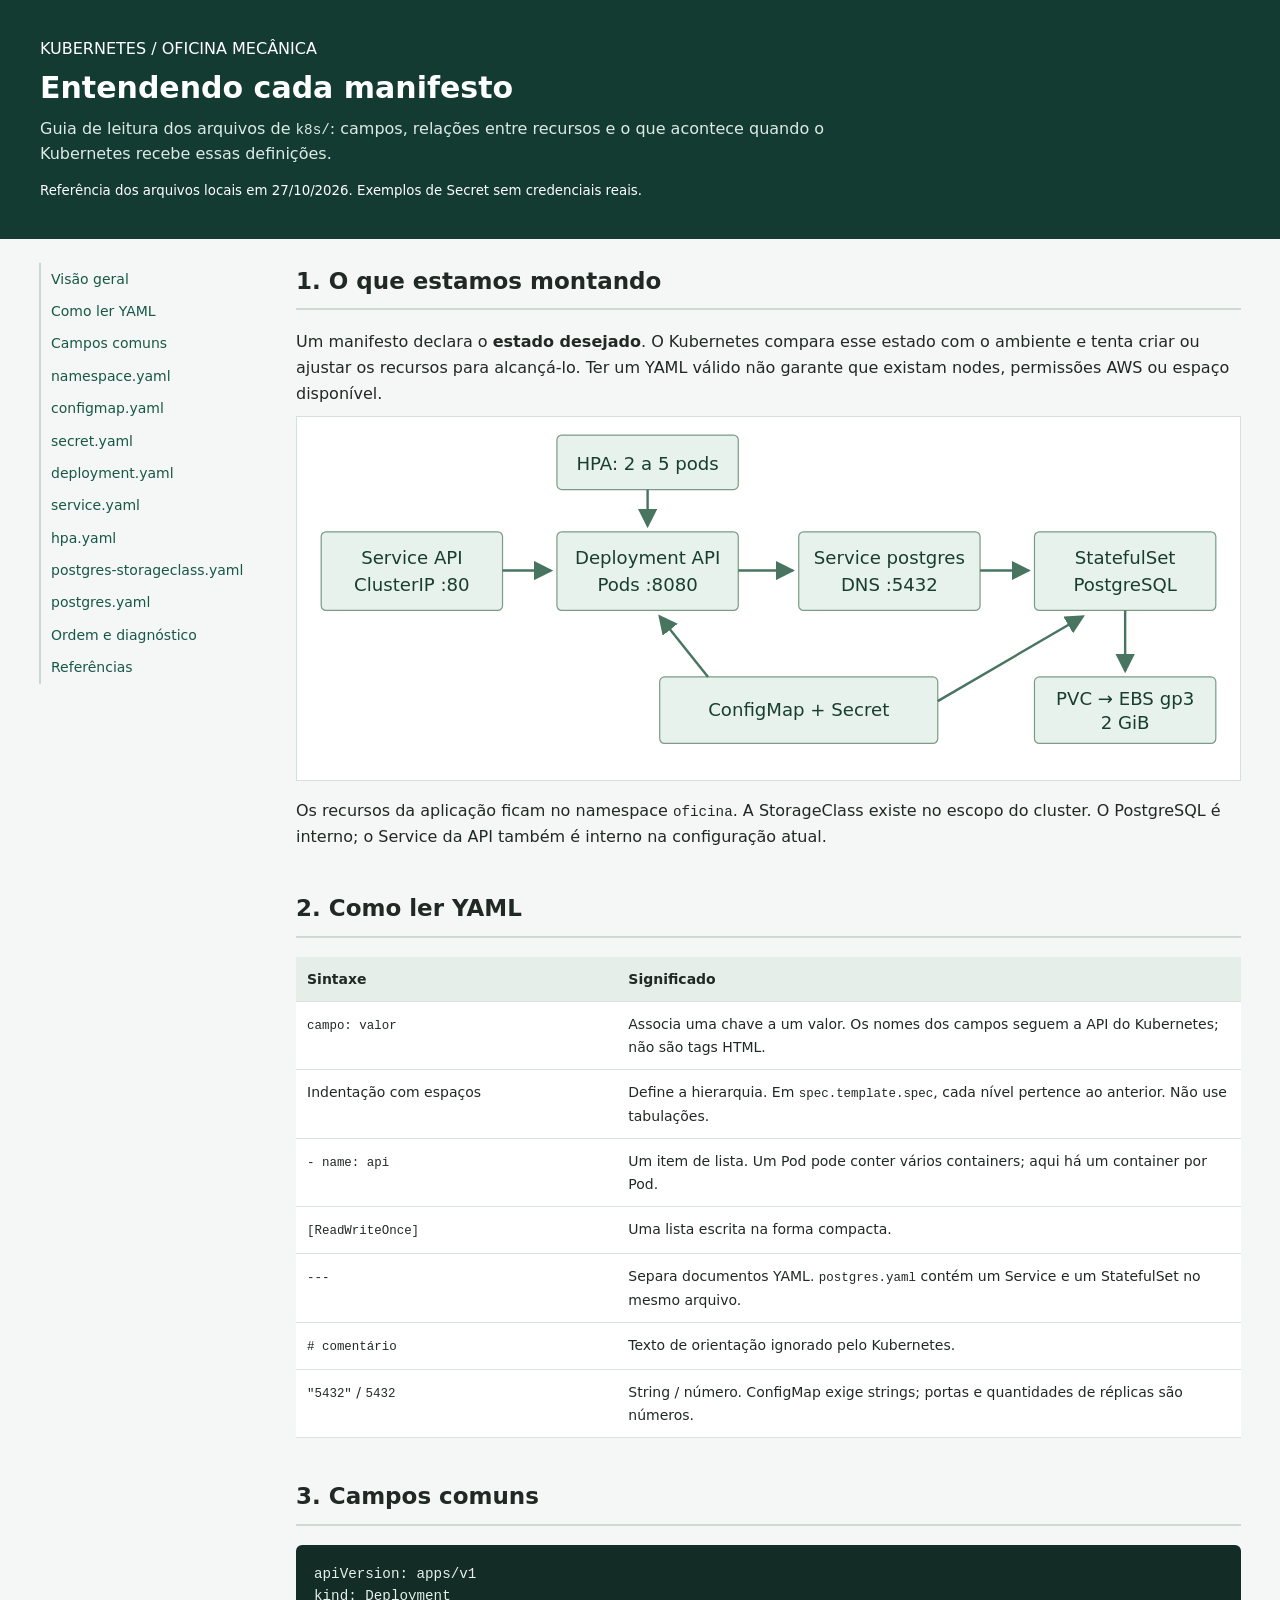
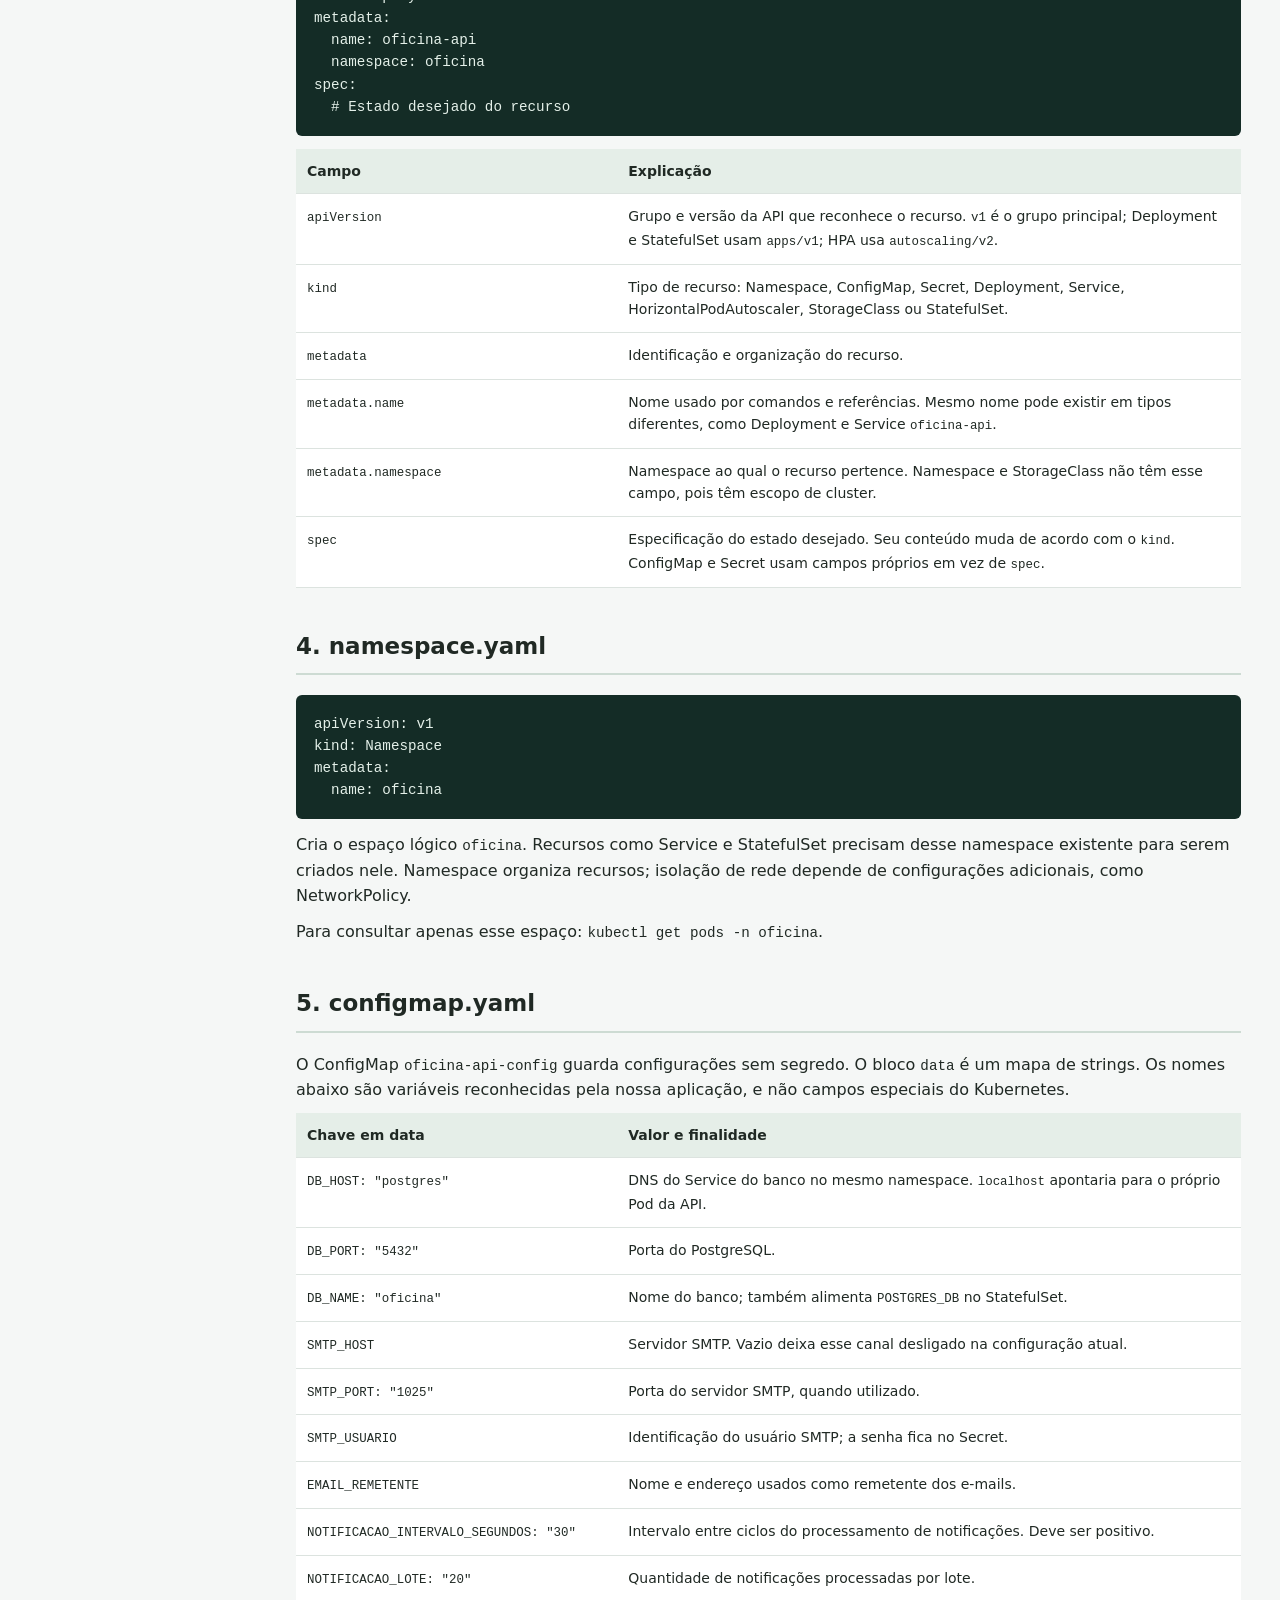
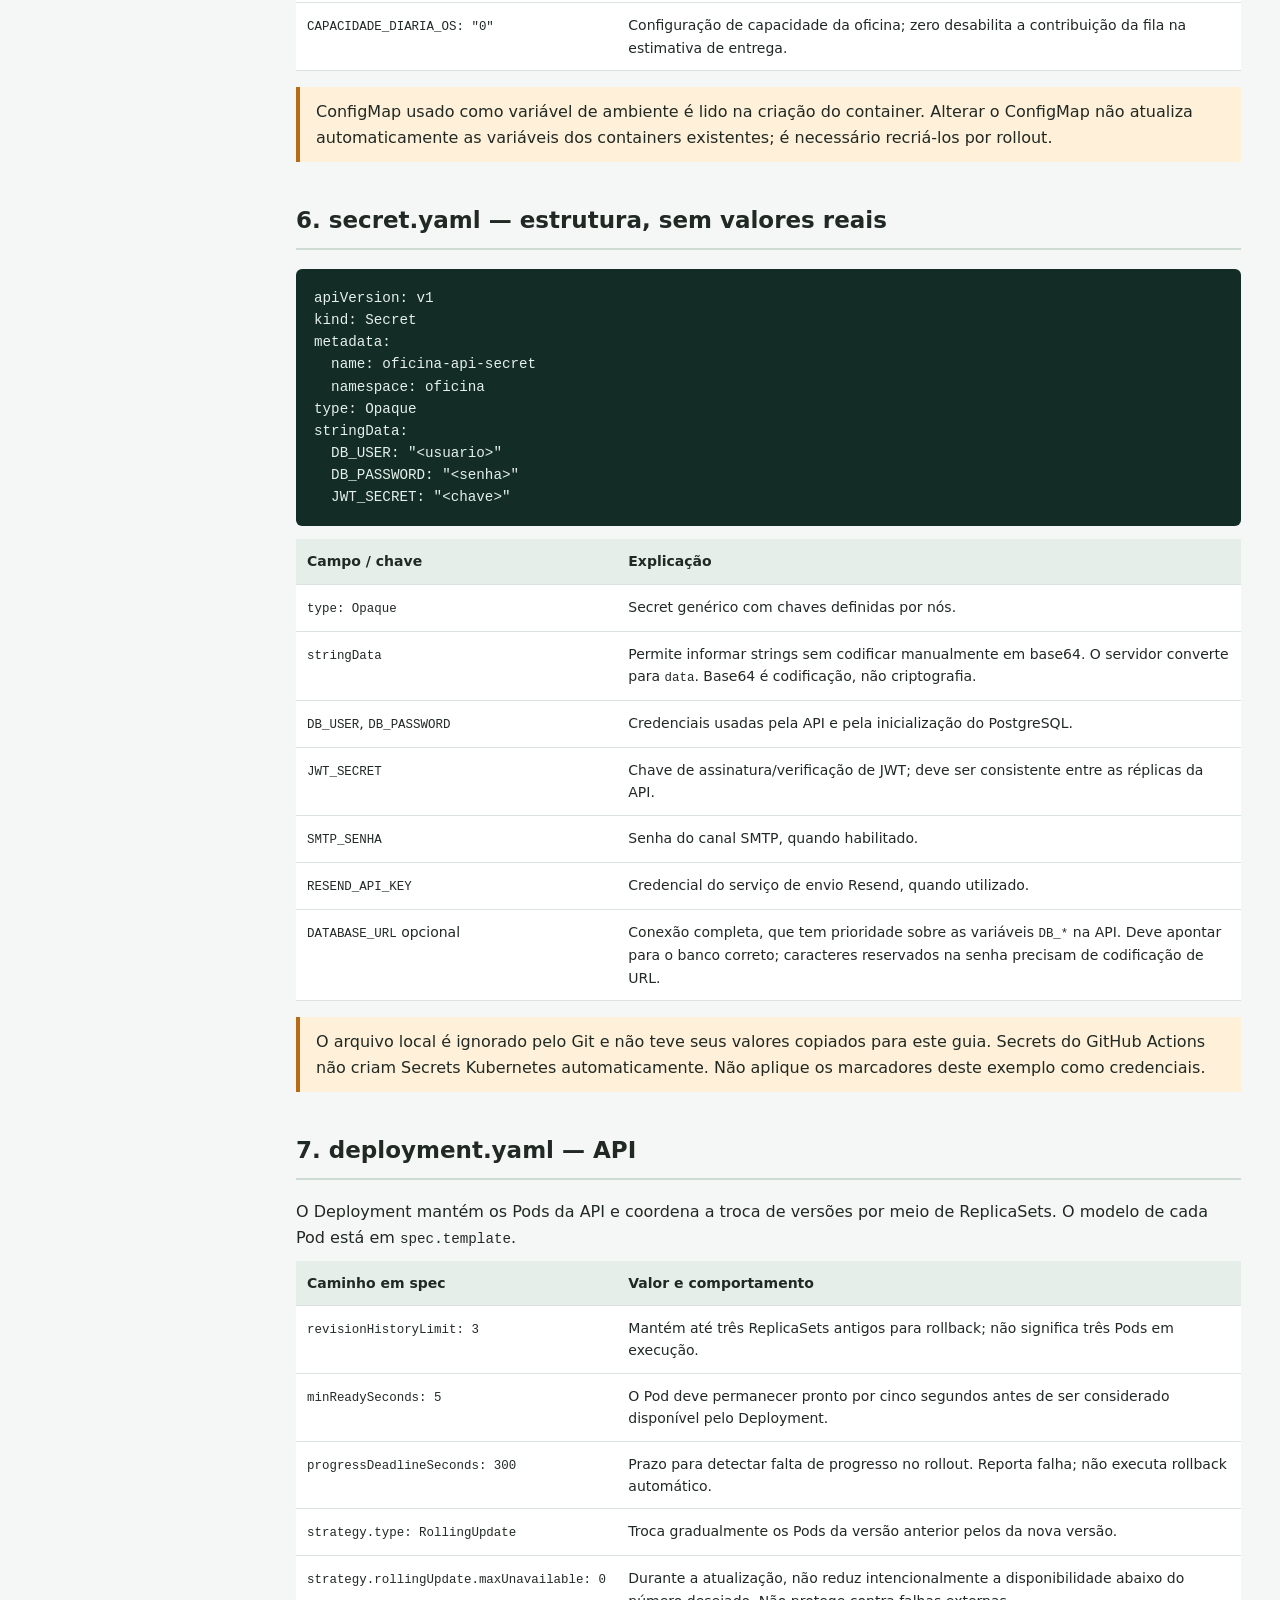
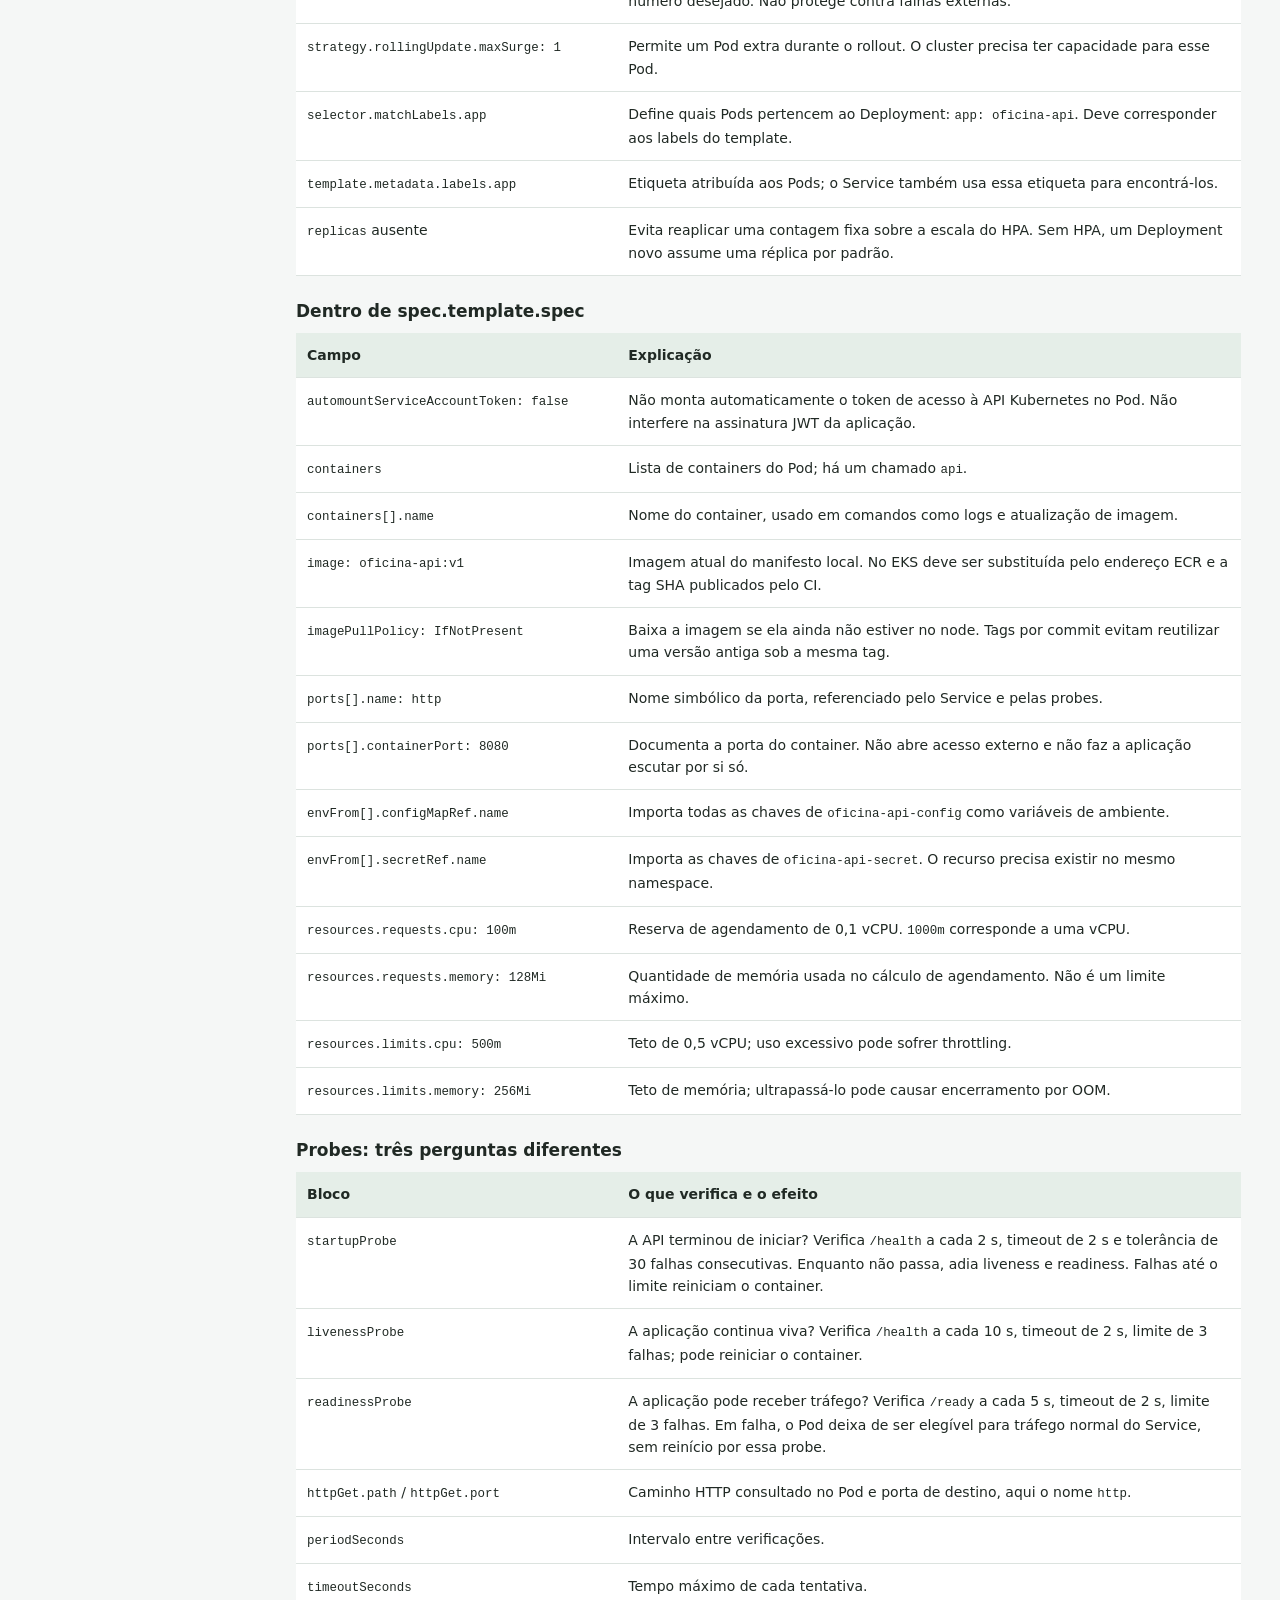
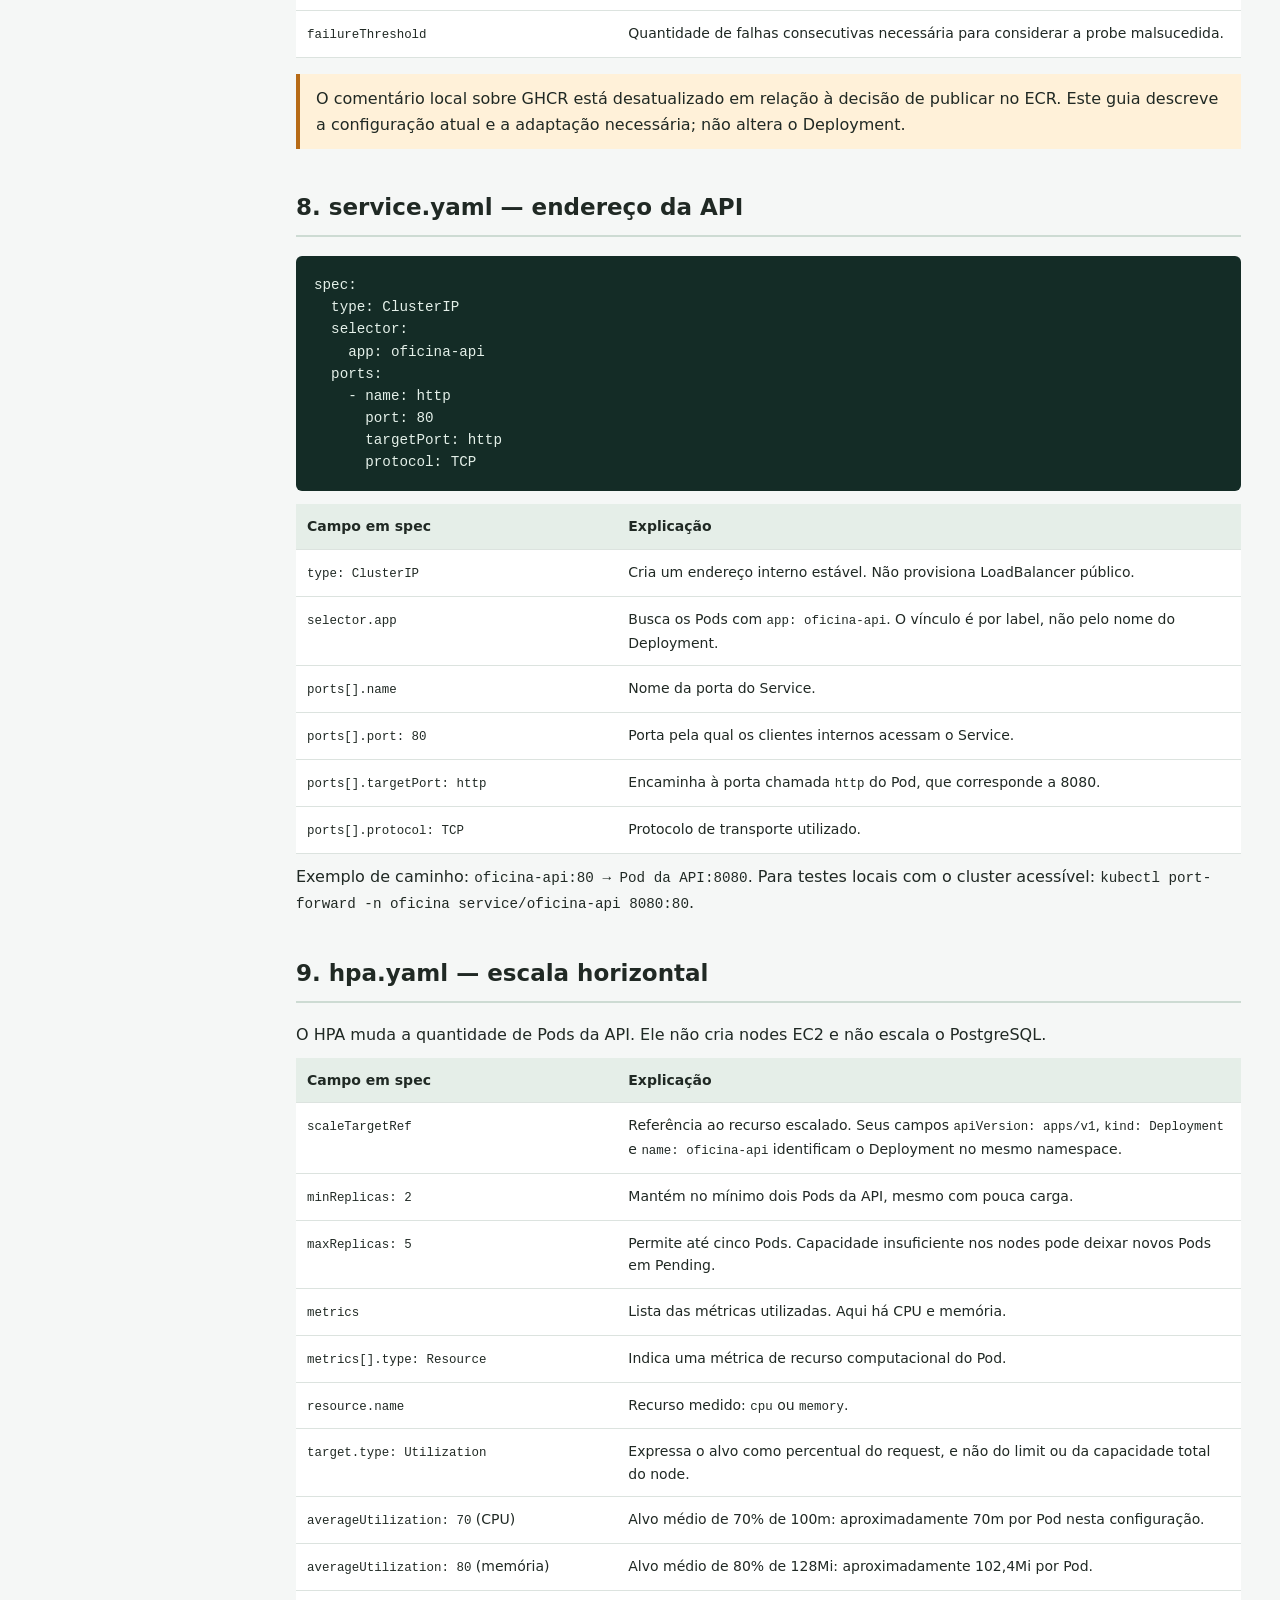
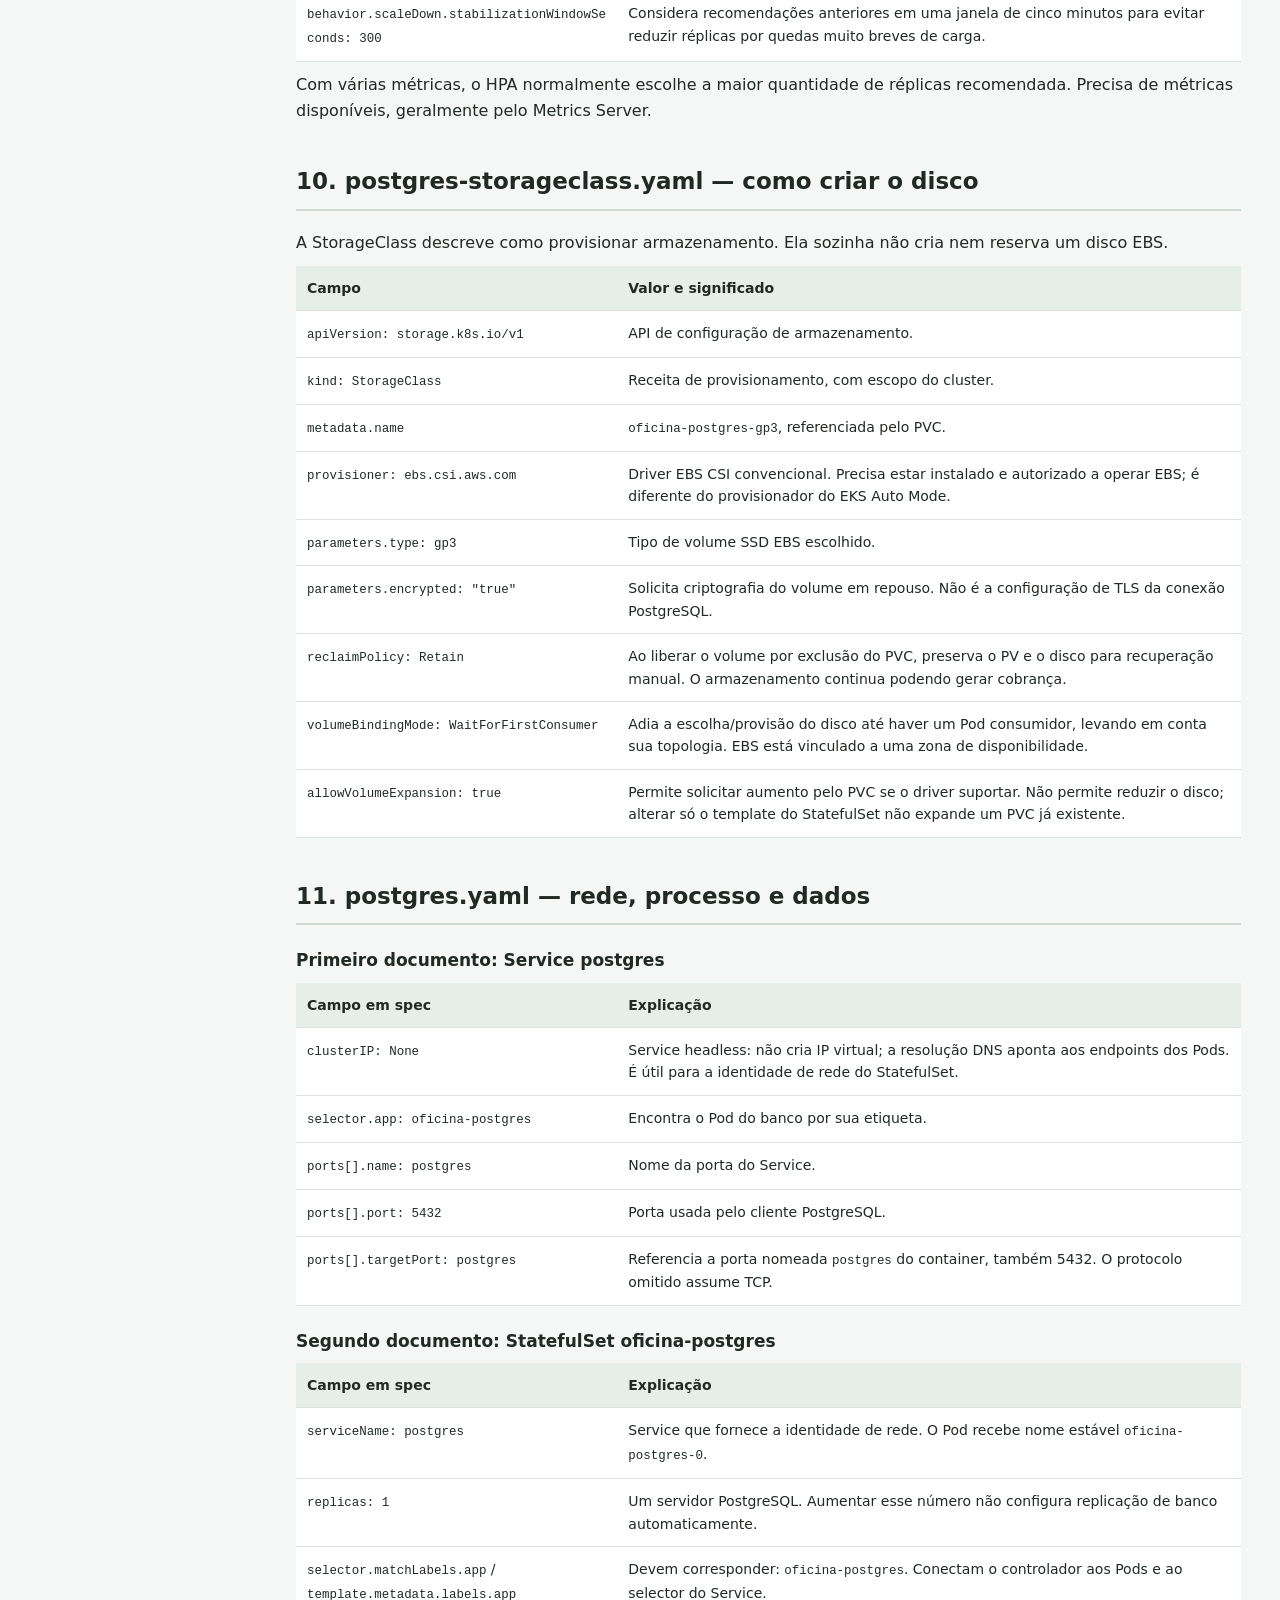
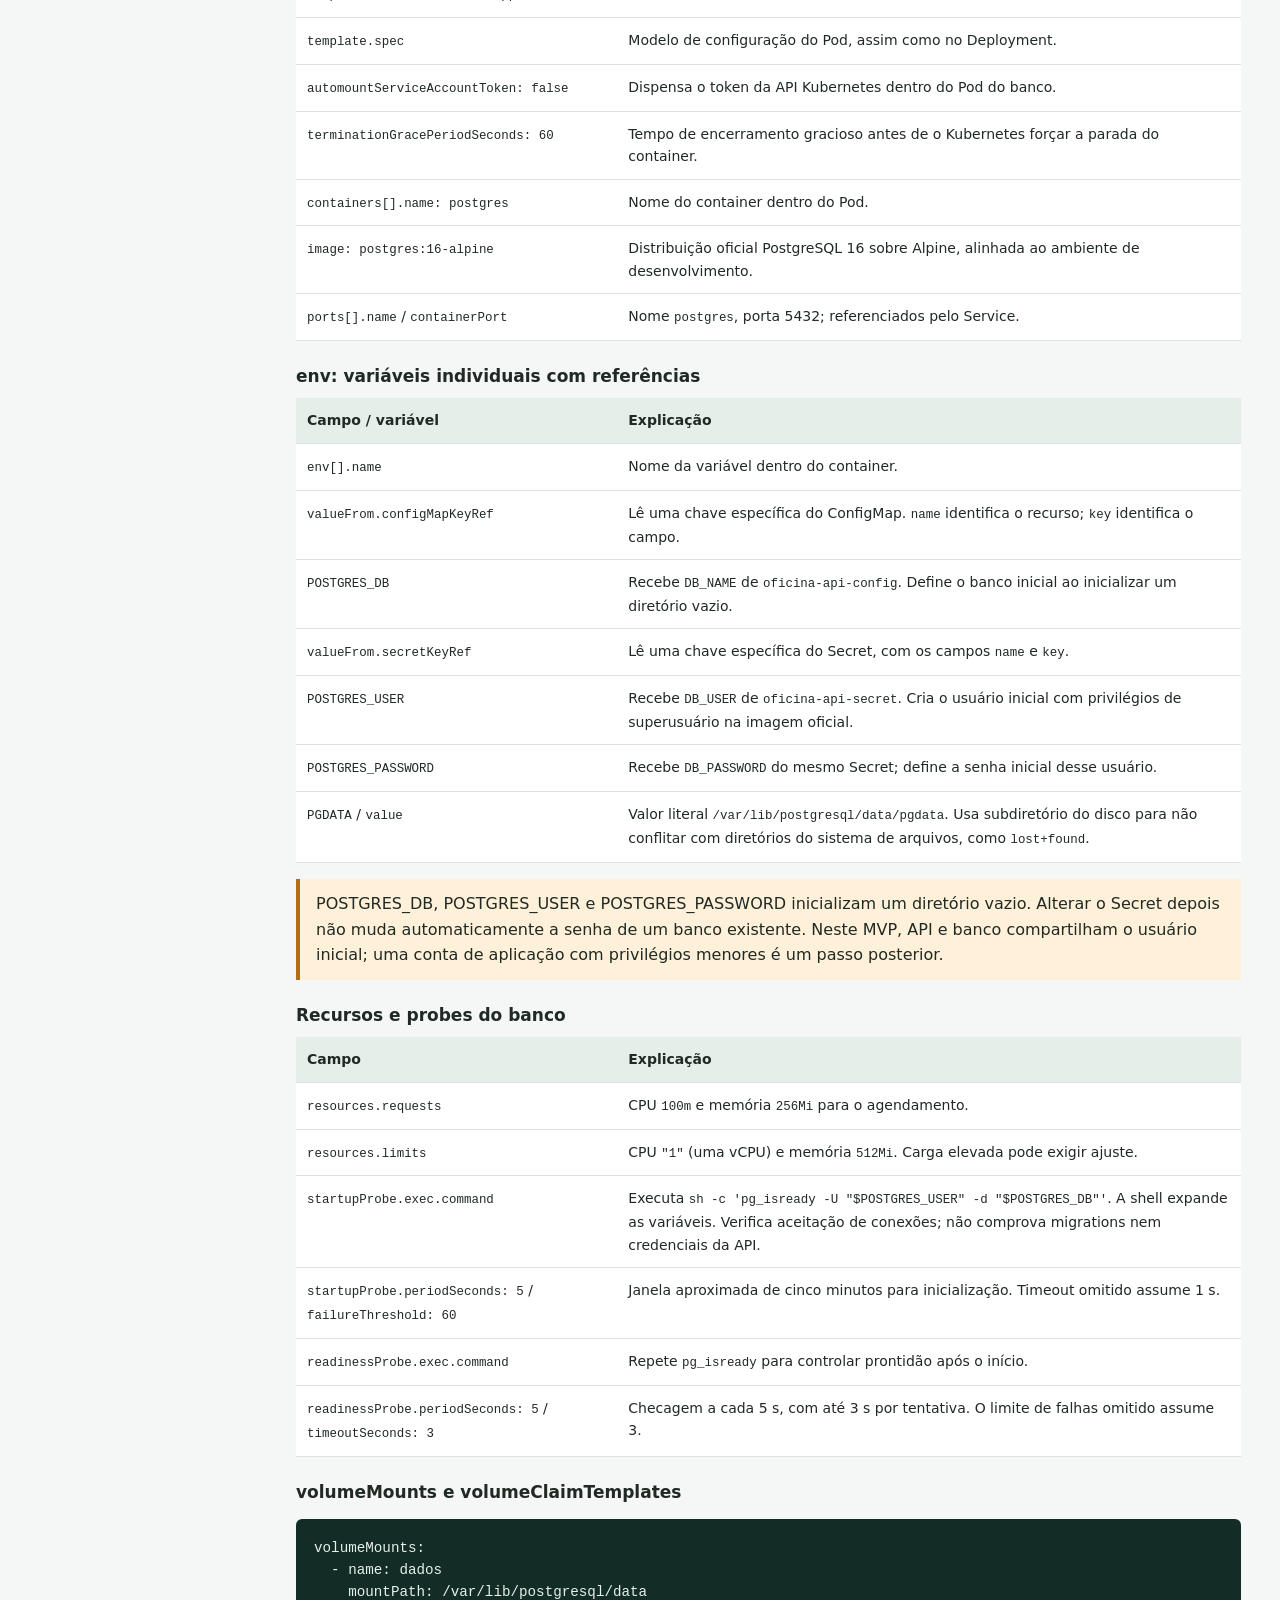
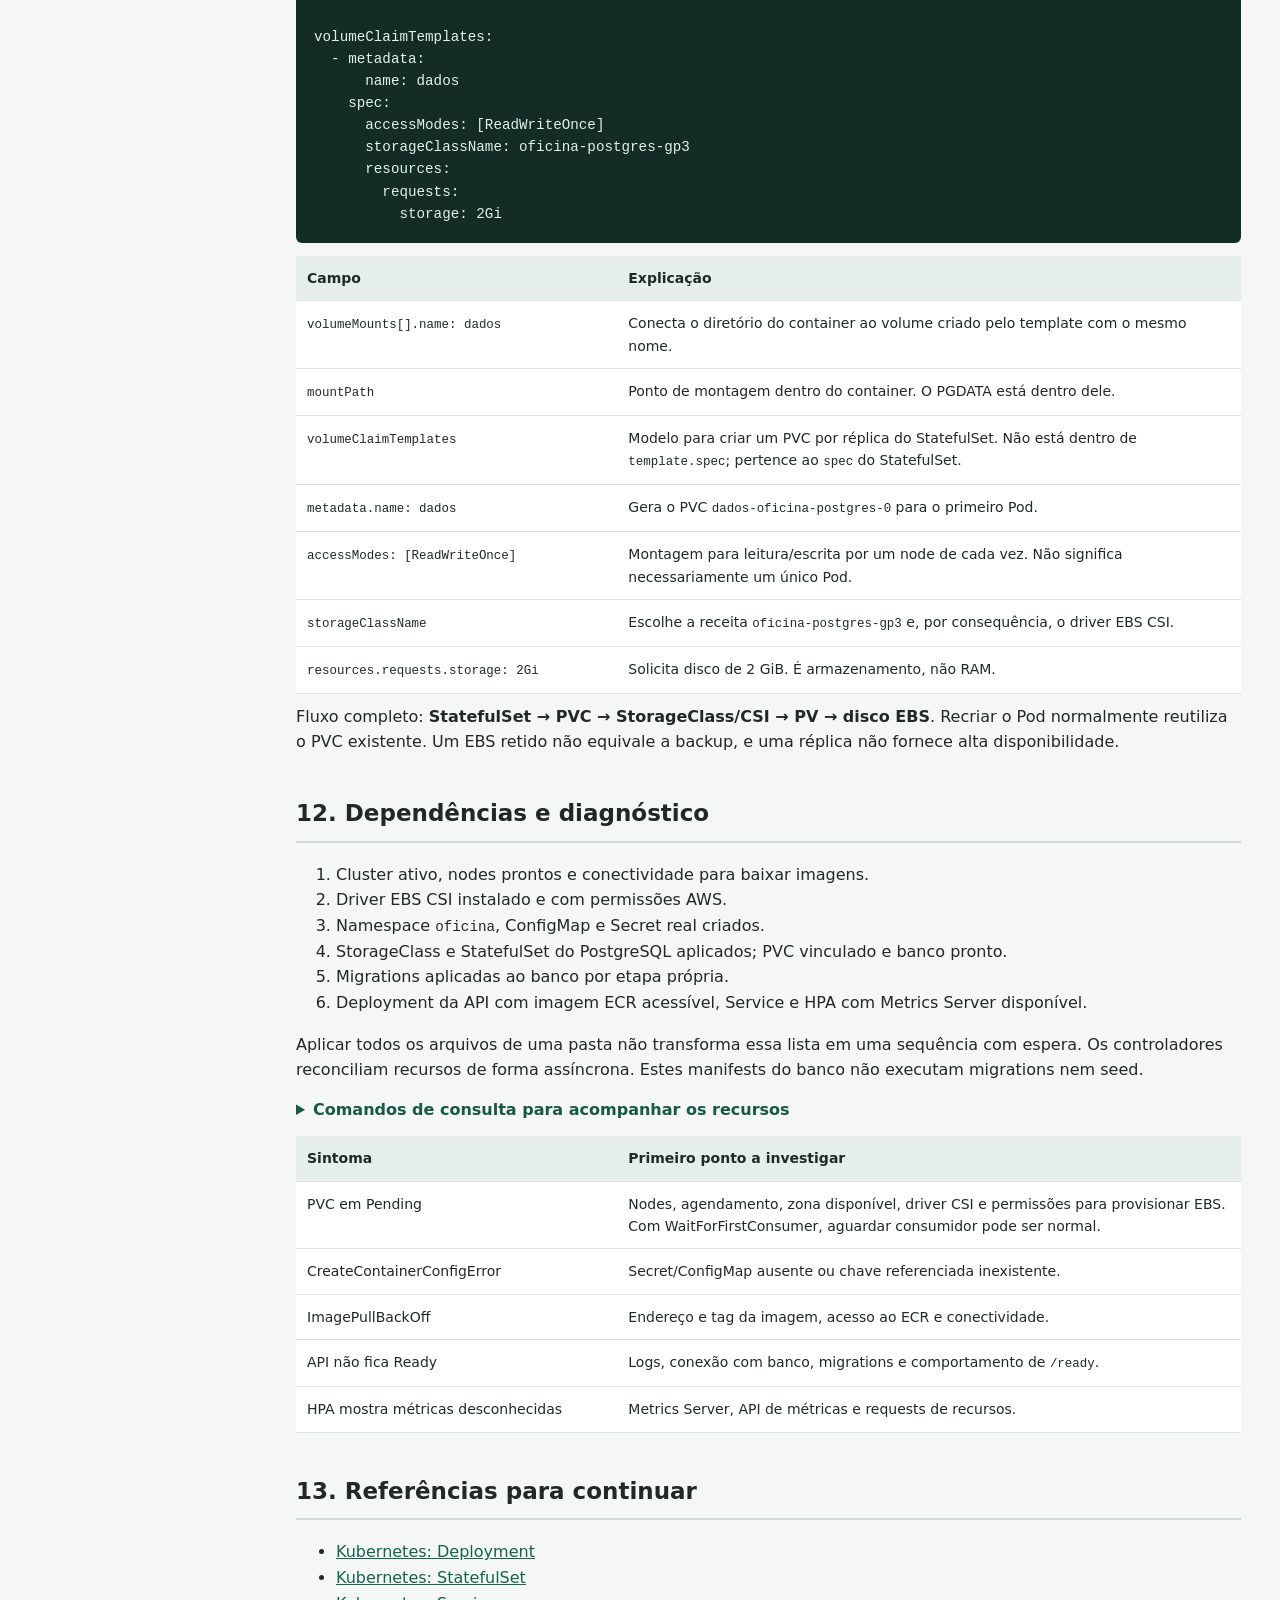
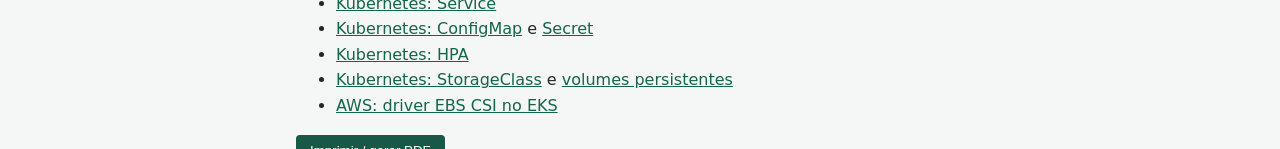
==== guia-kubernetes.html @ 50b7e74a "docs: adiciona guias publicos de ECR e Kubernetes" ====
<!doctype html>
<html lang="pt-BR">
<head>
<meta charset="utf-8">
<meta name="viewport" content="width=device-width,initial-scale=1">
<title>Oficina | Guia dos manifests Kubernetes</title>
<style>
:root{font-family:system-ui,sans-serif;color:#202924;background:#f5f7f6;line-height:1.6}*{box-sizing:border-box}body{margin:0}header{background:#143b32;color:white;padding:36px max(24px,calc((100% - 1200px)/2))}h1{font-size:30px;line-height:1.2;margin:8px 0}header p{max-width:850px;color:#dcebe4}main{max-width:1250px;margin:auto;padding:24px;display:grid;grid-template-columns:225px minmax(0,1fr);gap:32px}nav{position:sticky;top:18px;align-self:start}nav a{display:block;padding:5px 10px;color:#175846;text-decoration:none;border-left:2px solid #cbd8d1;font-size:14px}nav a:hover,nav a:focus{background:#e0ece5;border-color:#175846}article{min-width:0}section{margin-bottom:40px;scroll-margin-top:20px}h2{font-size:23px;border-bottom:2px solid #cddbd3;padding-bottom:9px;margin-top:0}h3{font-size:17px;margin:22px 0 8px}p{margin:10px 0}code{font-family:ui-monospace,Consolas,monospace;font-size:.89em;overflow-wrap:anywhere}pre{background:#142c26;color:#e4f0e9;padding:18px;overflow:auto;border-radius:6px;line-height:1.55}pre code{overflow-wrap:normal}table{width:100%;border-collapse:collapse;background:white;font-size:14px}th,td{text-align:left;vertical-align:top;padding:11px;border-bottom:1px solid #dce3df}th{background:#e5eee8}td:first-child{width:34%}.table-wrap{overflow:auto}.note{border-left:4px solid #b76b16;background:#fff1d9;padding:12px 16px;margin:16px 0}.flow{display:flex;align-items:stretch;gap:8px;flex-wrap:wrap;margin:18px 0}.flow span{border:1px solid #acbfb2;background:#fff;padding:10px 14px;border-radius:4px}.flow b{align-self:center;color:#477560}.muted{font-size:13px;color:#526459}a{color:#126548}button{padding:8px 14px;background:#175846;color:white;border:0;border-radius:4px;cursor:pointer}footer{padding:24px;border-top:1px solid #cddbd3;color:#526459;font-size:13px}.legend{display:flex;gap:18px;flex-wrap:wrap}svg{width:100%;height:auto;background:#fff;border:1px solid #d4e0d8}svg text{font-family:system-ui,sans-serif;font-size:15px;fill:#183e31}details{margin:14px 0}summary{cursor:pointer;color:#175846;font-weight:600}@media(max-width:760px){main{display:block;padding:16px}nav{position:static;margin-bottom:25px;display:flex;flex-wrap:wrap;gap:5px}nav a{border:1px solid #cbd8d1;border-radius:4px;padding:5px 8px}h1{font-size:25px}th,td{padding:8px;font-size:13px}td:first-child{width:38%}header{padding:25px 18px}}@media print{nav,button{display:none}main{display:block;max-width:none}header{background:white;color:#143b32;padding:10px}header p{color:#333}section{break-inside:auto}tr{break-inside:avoid}pre{white-space:pre-wrap;background:#eee;color:#111}body{background:white}a{color:inherit}}
</style>
</head>
<body>
<header><div>KUBERNETES / OFICINA MECÂNICA</div><h1>Entendendo cada manifesto</h1><p>Guia de leitura dos arquivos de <code>k8s/</code>: campos, relações entre recursos e o que acontece quando o Kubernetes recebe essas definições.</p><small>Referência dos arquivos locais em 27/10/2026. Exemplos de Secret sem credenciais reais.</small></header>
<main><nav aria-label="Índice"><a href="#mapa">Visão geral</a><a href="#yaml">Como ler YAML</a><a href="#comum">Campos comuns</a><a href="#namespace">namespace.yaml</a><a href="#configmap">configmap.yaml</a><a href="#secret">secret.yaml</a><a href="#deployment">deployment.yaml</a><a href="#service">service.yaml</a><a href="#hpa">hpa.yaml</a><a href="#storage">postgres-storageclass.yaml</a><a href="#postgres">postgres.yaml</a><a href="#ordem">Ordem e diagnóstico</a><a href="#fontes">Referências</a></nav>
<article>
<section id="mapa"><h2>1. O que estamos montando</h2><p>Um manifesto declara o <strong>estado desejado</strong>. O Kubernetes compara esse estado com o ambiente e tenta criar ou ajustar os recursos para alcançá-lo. Ter um YAML válido não garante que existam nodes, permissões AWS ou espaço disponível.</p>
<svg viewBox="0 0 780 300" role="img" aria-labelledby="diagram-title diagram-desc"><title id="diagram-title">Relações entre API, banco e armazenamento</title><desc id="diagram-desc">O Service da API aponta para os pods do Deployment. A API acessa o Service postgres, ligado ao pod do StatefulSet. O banco usa PVC, StorageClass e disco EBS. ConfigMap e Secret fornecem variáveis à API e ao banco. O HPA controla o Deployment.</desc><defs><marker id="arrow" markerWidth="8" markerHeight="8" refX="7" refY="4" orient="auto"><path d="M0 0 L8 4 L0 8" fill="#477560"/></marker></defs><g fill="#e8f2ec" stroke="#7b9b87"><rect x="20" y="95" width="150" height="65" rx="4"/><rect x="215" y="95" width="150" height="65" rx="4"/><rect x="415" y="95" width="150" height="65" rx="4"/><rect x="610" y="95" width="150" height="65" rx="4"/><rect x="215" y="15" width="150" height="45" rx="4"/><rect x="300" y="215" width="230" height="55" rx="4"/><rect x="610" y="215" width="150" height="55" rx="4"/></g><g text-anchor="middle"><text x="95" y="122">Service API</text><text x="95" y="144">ClusterIP :80</text><text x="290" y="122">Deployment API</text><text x="290" y="144">Pods :8080</text><text x="490" y="122">Service postgres</text><text x="490" y="144">DNS :5432</text><text x="685" y="122">StatefulSet</text><text x="685" y="144">PostgreSQL</text><text x="290" y="44">HPA: 2 a 5 pods</text><text x="415" y="247">ConfigMap + Secret</text><text x="685" y="238">PVC → EBS gp3</text><text x="685" y="258">2 GiB</text></g><g stroke="#477560" stroke-width="2" fill="none" marker-end="url(#arrow)"><path d="M170 127 H210"/><path d="M365 127 H410"/><path d="M565 127 H605"/><path d="M290 60 V90"/><path d="M685 160 V210"/><path d="M340 215 L300 165"/><path d="M530 235 L650 165"/></g></svg>
<p>Os recursos da aplicação ficam no namespace <code>oficina</code>. A StorageClass existe no escopo do cluster. O PostgreSQL é interno; o Service da API também é interno na configuração atual.</p></section>
<section id="yaml"><h2>2. Como ler YAML</h2><table><thead><tr><th>Sintaxe</th><th>Significado</th></tr></thead><tbody><tr><td><code>campo: valor</code></td><td>Associa uma chave a um valor. Os nomes dos campos seguem a API do Kubernetes; não são tags HTML.</td></tr><tr><td>Indentação com espaços</td><td>Define a hierarquia. Em <code>spec.template.spec</code>, cada nível pertence ao anterior. Não use tabulações.</td></tr><tr><td><code>- name: api</code></td><td>Um item de lista. Um Pod pode conter vários containers; aqui há um container por Pod.</td></tr><tr><td><code>[ReadWriteOnce]</code></td><td>Uma lista escrita na forma compacta.</td></tr><tr><td><code>---</code></td><td>Separa documentos YAML. <code>postgres.yaml</code> contém um Service e um StatefulSet no mesmo arquivo.</td></tr><tr><td><code># comentário</code></td><td>Texto de orientação ignorado pelo Kubernetes.</td></tr><tr><td><code>"5432"</code> / <code>5432</code></td><td>String / número. ConfigMap exige strings; portas e quantidades de réplicas são números.</td></tr></tbody></table></section>
<section id="comum"><h2>3. Campos comuns</h2><pre><code>apiVersion: apps/v1
kind: Deployment
metadata:
  name: oficina-api
  namespace: oficina
spec:
  # Estado desejado do recurso</code></pre><table><thead><tr><th>Campo</th><th>Explicação</th></tr></thead><tbody><tr><td><code>apiVersion</code></td><td>Grupo e versão da API que reconhece o recurso. <code>v1</code> é o grupo principal; Deployment e StatefulSet usam <code>apps/v1</code>; HPA usa <code>autoscaling/v2</code>.</td></tr><tr><td><code>kind</code></td><td>Tipo de recurso: Namespace, ConfigMap, Secret, Deployment, Service, HorizontalPodAutoscaler, StorageClass ou StatefulSet.</td></tr><tr><td><code>metadata</code></td><td>Identificação e organização do recurso.</td></tr><tr><td><code>metadata.name</code></td><td>Nome usado por comandos e referências. Mesmo nome pode existir em tipos diferentes, como Deployment e Service <code>oficina-api</code>.</td></tr><tr><td><code>metadata.namespace</code></td><td>Namespace ao qual o recurso pertence. Namespace e StorageClass não têm esse campo, pois têm escopo de cluster.</td></tr><tr><td><code>spec</code></td><td>Especificação do estado desejado. Seu conteúdo muda de acordo com o <code>kind</code>. ConfigMap e Secret usam campos próprios em vez de <code>spec</code>.</td></tr></tbody></table></section>
<section id="namespace"><h2>4. namespace.yaml</h2><pre><code>apiVersion: v1
kind: Namespace
metadata:
  name: oficina</code></pre><p>Cria o espaço lógico <code>oficina</code>. Recursos como Service e StatefulSet precisam desse namespace existente para serem criados nele. Namespace organiza recursos; isolação de rede depende de configurações adicionais, como NetworkPolicy.</p><p>Para consultar apenas esse espaço: <code>kubectl get pods -n oficina</code>.</p></section>
<section id="configmap"><h2>5. configmap.yaml</h2><p>O ConfigMap <code>oficina-api-config</code> guarda configurações sem segredo. O bloco <code>data</code> é um mapa de strings. Os nomes abaixo são variáveis reconhecidas pela nossa aplicação, e não campos especiais do Kubernetes.</p><table><thead><tr><th>Chave em data</th><th>Valor e finalidade</th></tr></thead><tbody><tr><td><code>DB_HOST: "postgres"</code></td><td>DNS do Service do banco no mesmo namespace. <code>localhost</code> apontaria para o próprio Pod da API.</td></tr><tr><td><code>DB_PORT: "5432"</code></td><td>Porta do PostgreSQL.</td></tr><tr><td><code>DB_NAME: "oficina"</code></td><td>Nome do banco; também alimenta <code>POSTGRES_DB</code> no StatefulSet.</td></tr><tr><td><code>SMTP_HOST</code></td><td>Servidor SMTP. Vazio deixa esse canal desligado na configuração atual.</td></tr><tr><td><code>SMTP_PORT: "1025"</code></td><td>Porta do servidor SMTP, quando utilizado.</td></tr><tr><td><code>SMTP_USUARIO</code></td><td>Identificação do usuário SMTP; a senha fica no Secret.</td></tr><tr><td><code>EMAIL_REMETENTE</code></td><td>Nome e endereço usados como remetente dos e-mails.</td></tr><tr><td><code>NOTIFICACAO_INTERVALO_SEGUNDOS: "30"</code></td><td>Intervalo entre ciclos do processamento de notificações. Deve ser positivo.</td></tr><tr><td><code>NOTIFICACAO_LOTE: "20"</code></td><td>Quantidade de notificações processadas por lote.</td></tr><tr><td><code>CAPACIDADE_DIARIA_OS: "0"</code></td><td>Configuração de capacidade da oficina; zero desabilita a contribuição da fila na estimativa de entrega.</td></tr></tbody></table><div class="note">ConfigMap usado como variável de ambiente é lido na criação do container. Alterar o ConfigMap não atualiza automaticamente as variáveis dos containers existentes; é necessário recriá-los por rollout.</div></section>
<section id="secret"><h2>6. secret.yaml — estrutura, sem valores reais</h2><pre><code>apiVersion: v1
kind: Secret
metadata:
  name: oficina-api-secret
  namespace: oficina
type: Opaque
stringData:
  DB_USER: "&lt;usuario&gt;"
  DB_PASSWORD: "&lt;senha&gt;"
  JWT_SECRET: "&lt;chave&gt;"</code></pre><table><thead><tr><th>Campo / chave</th><th>Explicação</th></tr></thead><tbody><tr><td><code>type: Opaque</code></td><td>Secret genérico com chaves definidas por nós.</td></tr><tr><td><code>stringData</code></td><td>Permite informar strings sem codificar manualmente em base64. O servidor converte para <code>data</code>. Base64 é codificação, não criptografia.</td></tr><tr><td><code>DB_USER</code>, <code>DB_PASSWORD</code></td><td>Credenciais usadas pela API e pela inicialização do PostgreSQL.</td></tr><tr><td><code>JWT_SECRET</code></td><td>Chave de assinatura/verificação de JWT; deve ser consistente entre as réplicas da API.</td></tr><tr><td><code>SMTP_SENHA</code></td><td>Senha do canal SMTP, quando habilitado.</td></tr><tr><td><code>RESEND_API_KEY</code></td><td>Credencial do serviço de envio Resend, quando utilizado.</td></tr><tr><td><code>DATABASE_URL</code> opcional</td><td>Conexão completa, que tem prioridade sobre as variáveis <code>DB_*</code> na API. Deve apontar para o banco correto; caracteres reservados na senha precisam de codificação de URL.</td></tr></tbody></table><div class="note">O arquivo local é ignorado pelo Git e não teve seus valores copiados para este guia. Secrets do GitHub Actions não criam Secrets Kubernetes automaticamente. Não aplique os marcadores deste exemplo como credenciais.</div></section>
<section id="deployment"><h2>7. deployment.yaml — API</h2><p>O Deployment mantém os Pods da API e coordena a troca de versões por meio de ReplicaSets. O modelo de cada Pod está em <code>spec.template</code>.</p><table><thead><tr><th>Caminho em spec</th><th>Valor e comportamento</th></tr></thead><tbody><tr><td><code>revisionHistoryLimit: 3</code></td><td>Mantém até três ReplicaSets antigos para rollback; não significa três Pods em execução.</td></tr><tr><td><code>minReadySeconds: 5</code></td><td>O Pod deve permanecer pronto por cinco segundos antes de ser considerado disponível pelo Deployment.</td></tr><tr><td><code>progressDeadlineSeconds: 300</code></td><td>Prazo para detectar falta de progresso no rollout. Reporta falha; não executa rollback automático.</td></tr><tr><td><code>strategy.type: RollingUpdate</code></td><td>Troca gradualmente os Pods da versão anterior pelos da nova versão.</td></tr><tr><td><code>strategy.rollingUpdate.maxUnavailable: 0</code></td><td>Durante a atualização, não reduz intencionalmente a disponibilidade abaixo do número desejado. Não protege contra falhas externas.</td></tr><tr><td><code>strategy.rollingUpdate.maxSurge: 1</code></td><td>Permite um Pod extra durante o rollout. O cluster precisa ter capacidade para esse Pod.</td></tr><tr><td><code>selector.matchLabels.app</code></td><td>Define quais Pods pertencem ao Deployment: <code>app: oficina-api</code>. Deve corresponder aos labels do template.</td></tr><tr><td><code>template.metadata.labels.app</code></td><td>Etiqueta atribuída aos Pods; o Service também usa essa etiqueta para encontrá-los.</td></tr><tr><td><code>replicas</code> ausente</td><td>Evita reaplicar uma contagem fixa sobre a escala do HPA. Sem HPA, um Deployment novo assume uma réplica por padrão.</td></tr></tbody></table>
<h3>Dentro de spec.template.spec</h3><table><thead><tr><th>Campo</th><th>Explicação</th></tr></thead><tbody><tr><td><code>automountServiceAccountToken: false</code></td><td>Não monta automaticamente o token de acesso à API Kubernetes no Pod. Não interfere na assinatura JWT da aplicação.</td></tr><tr><td><code>containers</code></td><td>Lista de containers do Pod; há um chamado <code>api</code>.</td></tr><tr><td><code>containers[].name</code></td><td>Nome do container, usado em comandos como logs e atualização de imagem.</td></tr><tr><td><code>image: oficina-api:v1</code></td><td>Imagem atual do manifesto local. No EKS deve ser substituída pelo endereço ECR e a tag SHA publicados pelo CI.</td></tr><tr><td><code>imagePullPolicy: IfNotPresent</code></td><td>Baixa a imagem se ela ainda não estiver no node. Tags por commit evitam reutilizar uma versão antiga sob a mesma tag.</td></tr><tr><td><code>ports[].name: http</code></td><td>Nome simbólico da porta, referenciado pelo Service e pelas probes.</td></tr><tr><td><code>ports[].containerPort: 8080</code></td><td>Documenta a porta do container. Não abre acesso externo e não faz a aplicação escutar por si só.</td></tr><tr><td><code>envFrom[].configMapRef.name</code></td><td>Importa todas as chaves de <code>oficina-api-config</code> como variáveis de ambiente.</td></tr><tr><td><code>envFrom[].secretRef.name</code></td><td>Importa as chaves de <code>oficina-api-secret</code>. O recurso precisa existir no mesmo namespace.</td></tr><tr><td><code>resources.requests.cpu: 100m</code></td><td>Reserva de agendamento de 0,1 vCPU. <code>1000m</code> corresponde a uma vCPU.</td></tr><tr><td><code>resources.requests.memory: 128Mi</code></td><td>Quantidade de memória usada no cálculo de agendamento. Não é um limite máximo.</td></tr><tr><td><code>resources.limits.cpu: 500m</code></td><td>Teto de 0,5 vCPU; uso excessivo pode sofrer throttling.</td></tr><tr><td><code>resources.limits.memory: 256Mi</code></td><td>Teto de memória; ultrapassá-lo pode causar encerramento por OOM.</td></tr></tbody></table>
<h3>Probes: três perguntas diferentes</h3><table><thead><tr><th>Bloco</th><th>O que verifica e o efeito</th></tr></thead><tbody><tr><td><code>startupProbe</code></td><td>A API terminou de iniciar? Verifica <code>/health</code> a cada 2 s, timeout de 2 s e tolerância de 30 falhas consecutivas. Enquanto não passa, adia liveness e readiness. Falhas até o limite reiniciam o container.</td></tr><tr><td><code>livenessProbe</code></td><td>A aplicação continua viva? Verifica <code>/health</code> a cada 10 s, timeout de 2 s, limite de 3 falhas; pode reiniciar o container.</td></tr><tr><td><code>readinessProbe</code></td><td>A aplicação pode receber tráfego? Verifica <code>/ready</code> a cada 5 s, timeout de 2 s, limite de 3 falhas. Em falha, o Pod deixa de ser elegível para tráfego normal do Service, sem reinício por essa probe.</td></tr><tr><td><code>httpGet.path</code> / <code>httpGet.port</code></td><td>Caminho HTTP consultado no Pod e porta de destino, aqui o nome <code>http</code>.</td></tr><tr><td><code>periodSeconds</code></td><td>Intervalo entre verificações.</td></tr><tr><td><code>timeoutSeconds</code></td><td>Tempo máximo de cada tentativa.</td></tr><tr><td><code>failureThreshold</code></td><td>Quantidade de falhas consecutivas necessária para considerar a probe malsucedida.</td></tr></tbody></table><div class="note">O comentário local sobre GHCR está desatualizado em relação à decisão de publicar no ECR. Este guia descreve a configuração atual e a adaptação necessária; não altera o Deployment.</div></section>
<section id="service"><h2>8. service.yaml — endereço da API</h2><pre><code>spec:
  type: ClusterIP
  selector:
    app: oficina-api
  ports:
    - name: http
      port: 80
      targetPort: http
      protocol: TCP</code></pre><table><thead><tr><th>Campo em spec</th><th>Explicação</th></tr></thead><tbody><tr><td><code>type: ClusterIP</code></td><td>Cria um endereço interno estável. Não provisiona LoadBalancer público.</td></tr><tr><td><code>selector.app</code></td><td>Busca os Pods com <code>app: oficina-api</code>. O vínculo é por label, não pelo nome do Deployment.</td></tr><tr><td><code>ports[].name</code></td><td>Nome da porta do Service.</td></tr><tr><td><code>ports[].port: 80</code></td><td>Porta pela qual os clientes internos acessam o Service.</td></tr><tr><td><code>ports[].targetPort: http</code></td><td>Encaminha à porta chamada <code>http</code> do Pod, que corresponde a 8080.</td></tr><tr><td><code>ports[].protocol: TCP</code></td><td>Protocolo de transporte utilizado.</td></tr></tbody></table><p>Exemplo de caminho: <code>oficina-api:80 → Pod da API:8080</code>. Para testes locais com o cluster acessível: <code>kubectl port-forward -n oficina service/oficina-api 8080:80</code>.</p></section>
<section id="hpa"><h2>9. hpa.yaml — escala horizontal</h2><p>O HPA muda a quantidade de Pods da API. Ele não cria nodes EC2 e não escala o PostgreSQL.</p><table><thead><tr><th>Campo em spec</th><th>Explicação</th></tr></thead><tbody><tr><td><code>scaleTargetRef</code></td><td>Referência ao recurso escalado. Seus campos <code>apiVersion: apps/v1</code>, <code>kind: Deployment</code> e <code>name: oficina-api</code> identificam o Deployment no mesmo namespace.</td></tr><tr><td><code>minReplicas: 2</code></td><td>Mantém no mínimo dois Pods da API, mesmo com pouca carga.</td></tr><tr><td><code>maxReplicas: 5</code></td><td>Permite até cinco Pods. Capacidade insuficiente nos nodes pode deixar novos Pods em Pending.</td></tr><tr><td><code>metrics</code></td><td>Lista das métricas utilizadas. Aqui há CPU e memória.</td></tr><tr><td><code>metrics[].type: Resource</code></td><td>Indica uma métrica de recurso computacional do Pod.</td></tr><tr><td><code>resource.name</code></td><td>Recurso medido: <code>cpu</code> ou <code>memory</code>.</td></tr><tr><td><code>target.type: Utilization</code></td><td>Expressa o alvo como percentual do request, e não do limit ou da capacidade total do node.</td></tr><tr><td><code>averageUtilization: 70</code> (CPU)</td><td>Alvo médio de 70% de 100m: aproximadamente 70m por Pod nesta configuração.</td></tr><tr><td><code>averageUtilization: 80</code> (memória)</td><td>Alvo médio de 80% de 128Mi: aproximadamente 102,4Mi por Pod.</td></tr><tr><td><code>behavior.scaleDown.stabilizationWindowSeconds: 300</code></td><td>Considera recomendações anteriores em uma janela de cinco minutos para evitar reduzir réplicas por quedas muito breves de carga.</td></tr></tbody></table><p>Com várias métricas, o HPA normalmente escolhe a maior quantidade de réplicas recomendada. Precisa de métricas disponíveis, geralmente pelo Metrics Server.</p></section>
<section id="storage"><h2>10. postgres-storageclass.yaml — como criar o disco</h2><p>A StorageClass descreve como provisionar armazenamento. Ela sozinha não cria nem reserva um disco EBS.</p><table><thead><tr><th>Campo</th><th>Valor e significado</th></tr></thead><tbody><tr><td><code>apiVersion: storage.k8s.io/v1</code></td><td>API de configuração de armazenamento.</td></tr><tr><td><code>kind: StorageClass</code></td><td>Receita de provisionamento, com escopo do cluster.</td></tr><tr><td><code>metadata.name</code></td><td><code>oficina-postgres-gp3</code>, referenciada pelo PVC.</td></tr><tr><td><code>provisioner: ebs.csi.aws.com</code></td><td>Driver EBS CSI convencional. Precisa estar instalado e autorizado a operar EBS; é diferente do provisionador do EKS Auto Mode.</td></tr><tr><td><code>parameters.type: gp3</code></td><td>Tipo de volume SSD EBS escolhido.</td></tr><tr><td><code>parameters.encrypted: "true"</code></td><td>Solicita criptografia do volume em repouso. Não é a configuração de TLS da conexão PostgreSQL.</td></tr><tr><td><code>reclaimPolicy: Retain</code></td><td>Ao liberar o volume por exclusão do PVC, preserva o PV e o disco para recuperação manual. O armazenamento continua podendo gerar cobrança.</td></tr><tr><td><code>volumeBindingMode: WaitForFirstConsumer</code></td><td>Adia a escolha/provisão do disco até haver um Pod consumidor, levando em conta sua topologia. EBS está vinculado a uma zona de disponibilidade.</td></tr><tr><td><code>allowVolumeExpansion: true</code></td><td>Permite solicitar aumento pelo PVC se o driver suportar. Não permite reduzir o disco; alterar só o template do StatefulSet não expande um PVC já existente.</td></tr></tbody></table></section>
<section id="postgres"><h2>11. postgres.yaml — rede, processo e dados</h2><h3>Primeiro documento: Service postgres</h3><table><thead><tr><th>Campo em spec</th><th>Explicação</th></tr></thead><tbody><tr><td><code>clusterIP: None</code></td><td>Service headless: não cria IP virtual; a resolução DNS aponta aos endpoints dos Pods. É útil para a identidade de rede do StatefulSet.</td></tr><tr><td><code>selector.app: oficina-postgres</code></td><td>Encontra o Pod do banco por sua etiqueta.</td></tr><tr><td><code>ports[].name: postgres</code></td><td>Nome da porta do Service.</td></tr><tr><td><code>ports[].port: 5432</code></td><td>Porta usada pelo cliente PostgreSQL.</td></tr><tr><td><code>ports[].targetPort: postgres</code></td><td>Referencia a porta nomeada <code>postgres</code> do container, também 5432. O protocolo omitido assume TCP.</td></tr></tbody></table>
<h3>Segundo documento: StatefulSet oficina-postgres</h3><table><thead><tr><th>Campo em spec</th><th>Explicação</th></tr></thead><tbody><tr><td><code>serviceName: postgres</code></td><td>Service que fornece a identidade de rede. O Pod recebe nome estável <code>oficina-postgres-0</code>.</td></tr><tr><td><code>replicas: 1</code></td><td>Um servidor PostgreSQL. Aumentar esse número não configura replicação de banco automaticamente.</td></tr><tr><td><code>selector.matchLabels.app</code> / <code>template.metadata.labels.app</code></td><td>Devem corresponder: <code>oficina-postgres</code>. Conectam o controlador aos Pods e ao selector do Service.</td></tr><tr><td><code>template.spec</code></td><td>Modelo de configuração do Pod, assim como no Deployment.</td></tr><tr><td><code>automountServiceAccountToken: false</code></td><td>Dispensa o token da API Kubernetes dentro do Pod do banco.</td></tr><tr><td><code>terminationGracePeriodSeconds: 60</code></td><td>Tempo de encerramento gracioso antes de o Kubernetes forçar a parada do container.</td></tr><tr><td><code>containers[].name: postgres</code></td><td>Nome do container dentro do Pod.</td></tr><tr><td><code>image: postgres:16-alpine</code></td><td>Distribuição oficial PostgreSQL 16 sobre Alpine, alinhada ao ambiente de desenvolvimento.</td></tr><tr><td><code>ports[].name</code> / <code>containerPort</code></td><td>Nome <code>postgres</code>, porta 5432; referenciados pelo Service.</td></tr></tbody></table>
<h3>env: variáveis individuais com referências</h3><table><thead><tr><th>Campo / variável</th><th>Explicação</th></tr></thead><tbody><tr><td><code>env[].name</code></td><td>Nome da variável dentro do container.</td></tr><tr><td><code>valueFrom.configMapKeyRef</code></td><td>Lê uma chave específica do ConfigMap. <code>name</code> identifica o recurso; <code>key</code> identifica o campo.</td></tr><tr><td><code>POSTGRES_DB</code></td><td>Recebe <code>DB_NAME</code> de <code>oficina-api-config</code>. Define o banco inicial ao inicializar um diretório vazio.</td></tr><tr><td><code>valueFrom.secretKeyRef</code></td><td>Lê uma chave específica do Secret, com os campos <code>name</code> e <code>key</code>.</td></tr><tr><td><code>POSTGRES_USER</code></td><td>Recebe <code>DB_USER</code> de <code>oficina-api-secret</code>. Cria o usuário inicial com privilégios de superusuário na imagem oficial.</td></tr><tr><td><code>POSTGRES_PASSWORD</code></td><td>Recebe <code>DB_PASSWORD</code> do mesmo Secret; define a senha inicial desse usuário.</td></tr><tr><td><code>PGDATA</code> / <code>value</code></td><td>Valor literal <code>/var/lib/postgresql/data/pgdata</code>. Usa subdiretório do disco para não conflitar com diretórios do sistema de arquivos, como <code>lost+found</code>.</td></tr></tbody></table><div class="note">POSTGRES_DB, POSTGRES_USER e POSTGRES_PASSWORD inicializam um diretório vazio. Alterar o Secret depois não muda automaticamente a senha de um banco existente. Neste MVP, API e banco compartilham o usuário inicial; uma conta de aplicação com privilégios menores é um passo posterior.</div>
<h3>Recursos e probes do banco</h3><table><thead><tr><th>Campo</th><th>Explicação</th></tr></thead><tbody><tr><td><code>resources.requests</code></td><td>CPU <code>100m</code> e memória <code>256Mi</code> para o agendamento.</td></tr><tr><td><code>resources.limits</code></td><td>CPU <code>"1"</code> (uma vCPU) e memória <code>512Mi</code>. Carga elevada pode exigir ajuste.</td></tr><tr><td><code>startupProbe.exec.command</code></td><td>Executa <code>sh -c 'pg_isready -U "$POSTGRES_USER" -d "$POSTGRES_DB"'</code>. A shell expande as variáveis. Verifica aceitação de conexões; não comprova migrations nem credenciais da API.</td></tr><tr><td><code>startupProbe.periodSeconds: 5</code> / <code>failureThreshold: 60</code></td><td>Janela aproximada de cinco minutos para inicialização. Timeout omitido assume 1 s.</td></tr><tr><td><code>readinessProbe.exec.command</code></td><td>Repete <code>pg_isready</code> para controlar prontidão após o início.</td></tr><tr><td><code>readinessProbe.periodSeconds: 5</code> / <code>timeoutSeconds: 3</code></td><td>Checagem a cada 5 s, com até 3 s por tentativa. O limite de falhas omitido assume 3.</td></tr></tbody></table>
<h3>volumeMounts e volumeClaimTemplates</h3><pre><code>volumeMounts:
  - name: dados
    mountPath: /var/lib/postgresql/data

volumeClaimTemplates:
  - metadata:
      name: dados
    spec:
      accessModes: [ReadWriteOnce]
      storageClassName: oficina-postgres-gp3
      resources:
        requests:
          storage: 2Gi</code></pre><table><thead><tr><th>Campo</th><th>Explicação</th></tr></thead><tbody><tr><td><code>volumeMounts[].name: dados</code></td><td>Conecta o diretório do container ao volume criado pelo template com o mesmo nome.</td></tr><tr><td><code>mountPath</code></td><td>Ponto de montagem dentro do container. O PGDATA está dentro dele.</td></tr><tr><td><code>volumeClaimTemplates</code></td><td>Modelo para criar um PVC por réplica do StatefulSet. Não está dentro de <code>template.spec</code>; pertence ao <code>spec</code> do StatefulSet.</td></tr><tr><td><code>metadata.name: dados</code></td><td>Gera o PVC <code>dados-oficina-postgres-0</code> para o primeiro Pod.</td></tr><tr><td><code>accessModes: [ReadWriteOnce]</code></td><td>Montagem para leitura/escrita por um node de cada vez. Não significa necessariamente um único Pod.</td></tr><tr><td><code>storageClassName</code></td><td>Escolhe a receita <code>oficina-postgres-gp3</code> e, por consequência, o driver EBS CSI.</td></tr><tr><td><code>resources.requests.storage: 2Gi</code></td><td>Solicita disco de 2 GiB. É armazenamento, não RAM.</td></tr></tbody></table><p>Fluxo completo: <strong>StatefulSet → PVC → StorageClass/CSI → PV → disco EBS</strong>. Recriar o Pod normalmente reutiliza o PVC existente. Um EBS retido não equivale a backup, e uma réplica não fornece alta disponibilidade.</p></section>
<section id="ordem"><h2>12. Dependências e diagnóstico</h2><ol><li>Cluster ativo, nodes prontos e conectividade para baixar imagens.</li><li>Driver EBS CSI instalado e com permissões AWS.</li><li>Namespace <code>oficina</code>, ConfigMap e Secret real criados.</li><li>StorageClass e StatefulSet do PostgreSQL aplicados; PVC vinculado e banco pronto.</li><li>Migrations aplicadas ao banco por etapa própria.</li><li>Deployment da API com imagem ECR acessível, Service e HPA com Metrics Server disponível.</li></ol><p>Aplicar todos os arquivos de uma pasta não transforma essa lista em uma sequência com espera. Os controladores reconciliam recursos de forma assíncrona. Estes manifests do banco não executam migrations nem seed.</p><details><summary>Comandos de consulta para acompanhar os recursos</summary><pre><code>kubectl get nodes
kubectl get pods,svc,statefulsets,deployments,hpa -n oficina
kubectl get pvc -n oficina
kubectl get pv,storageclass
kubectl describe pvc dados-oficina-postgres-0 -n oficina
kubectl logs oficina-postgres-0 -n oficina
kubectl get events -n oficina --sort-by=.metadata.creationTimestamp</code></pre></details><table><thead><tr><th>Sintoma</th><th>Primeiro ponto a investigar</th></tr></thead><tbody><tr><td>PVC em Pending</td><td>Nodes, agendamento, zona disponível, driver CSI e permissões para provisionar EBS. Com WaitForFirstConsumer, aguardar consumidor pode ser normal.</td></tr><tr><td>CreateContainerConfigError</td><td>Secret/ConfigMap ausente ou chave referenciada inexistente.</td></tr><tr><td>ImagePullBackOff</td><td>Endereço e tag da imagem, acesso ao ECR e conectividade.</td></tr><tr><td>API não fica Ready</td><td>Logs, conexão com banco, migrations e comportamento de <code>/ready</code>.</td></tr><tr><td>HPA mostra métricas desconhecidas</td><td>Metrics Server, API de métricas e requests de recursos.</td></tr></tbody></table></section>
<section id="fontes"><h2>13. Referências para continuar</h2><ul><li><a href="https://kubernetes.io/docs/concepts/workloads/controllers/deployment/">Kubernetes: Deployment</a></li><li><a href="https://kubernetes.io/docs/concepts/workloads/controllers/statefulset/">Kubernetes: StatefulSet</a></li><li><a href="https://kubernetes.io/docs/concepts/services-networking/service/">Kubernetes: Service</a></li><li><a href="https://kubernetes.io/docs/concepts/configuration/configmap/">Kubernetes: ConfigMap</a> e <a href="https://kubernetes.io/docs/concepts/configuration/secret/">Secret</a></li><li><a href="https://kubernetes.io/docs/tasks/run-application/horizontal-pod-autoscale/">Kubernetes: HPA</a></li><li><a href="https://kubernetes.io/docs/concepts/storage/storage-classes/">Kubernetes: StorageClass</a> e <a href="https://kubernetes.io/docs/concepts/storage/persistent-volumes/">volumes persistentes</a></li><li><a href="https://docs.aws.amazon.com/eks/latest/userguide/ebs-csi.html">AWS: driver EBS CSI no EKS</a></li></ul><button type="button" onclick="window.print()">Imprimir / gerar PDF</button></section>
</article></main><footer>Material de estudo baseado nos arquivos locais. Configurações do cluster e permissões AWS precisam de validação no ambiente real. Nenhuma credencial foi incorporada ao documento.</footer>
</body></html>
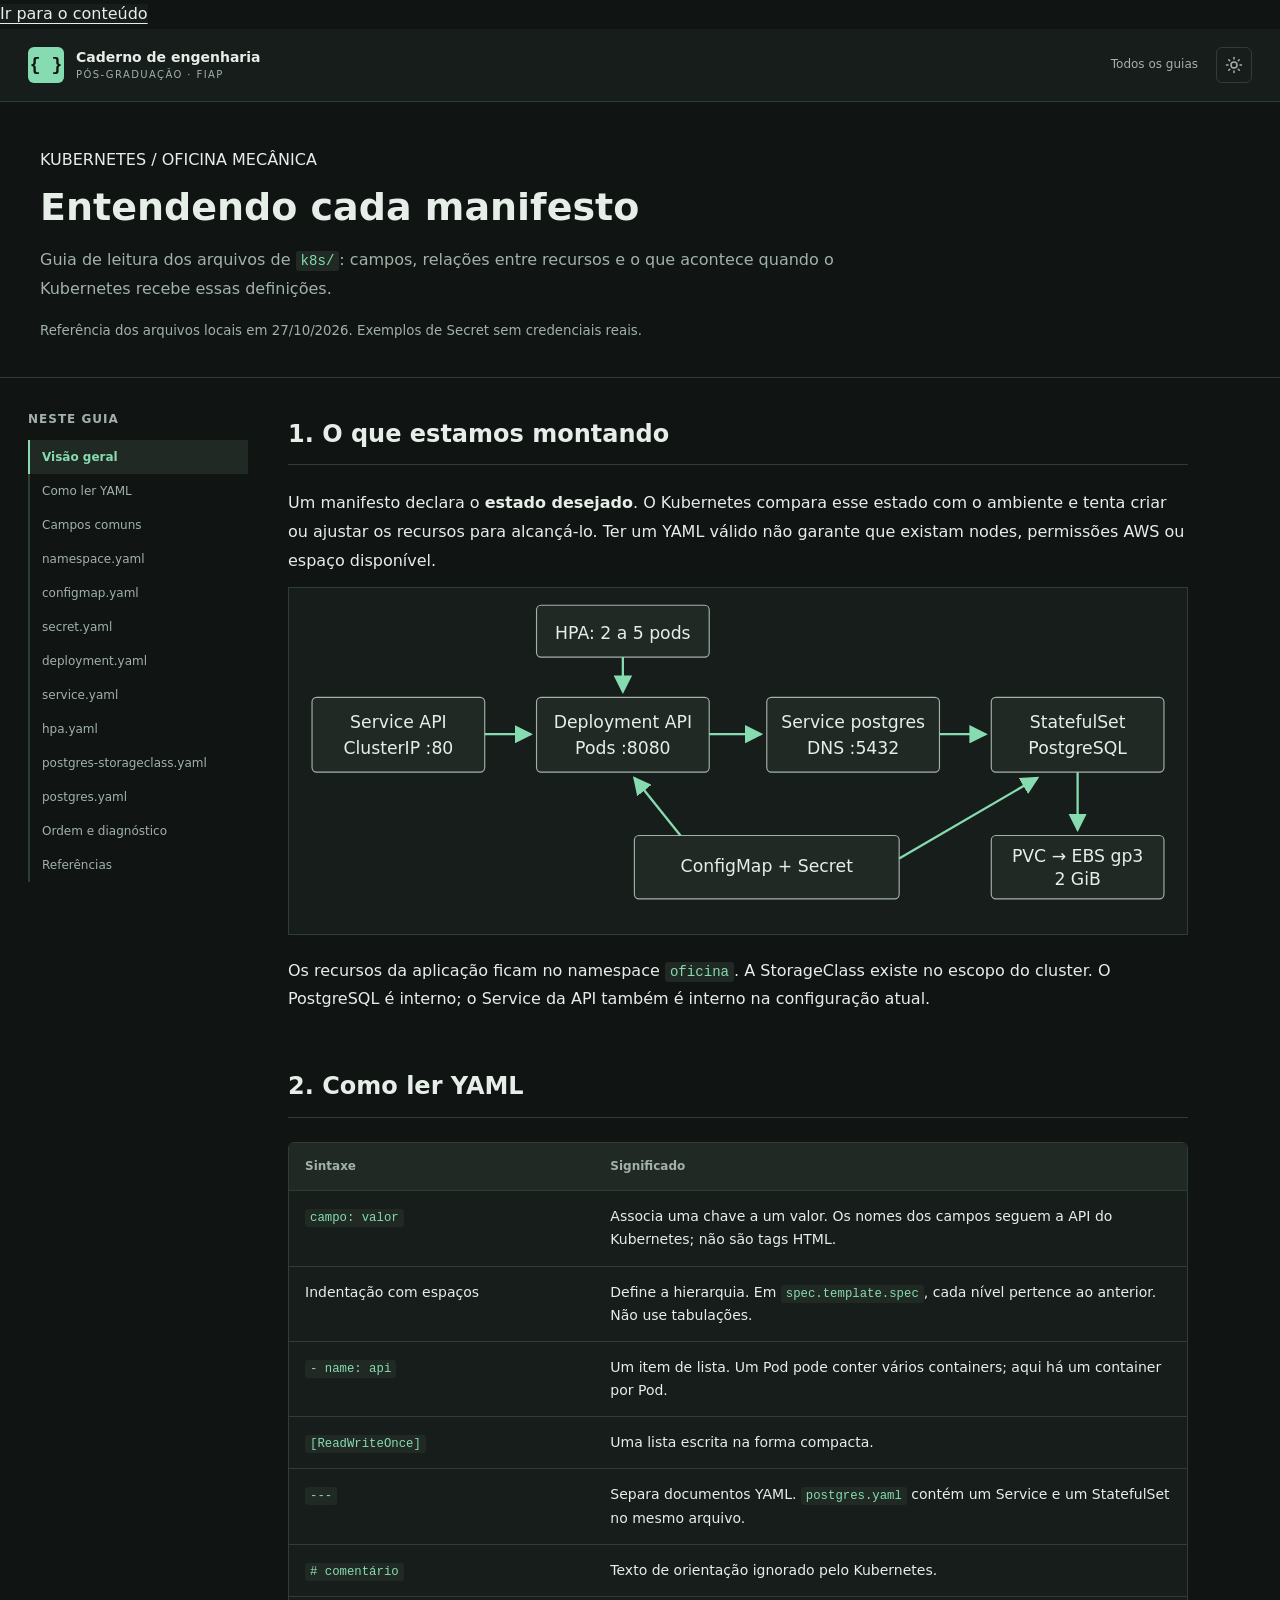
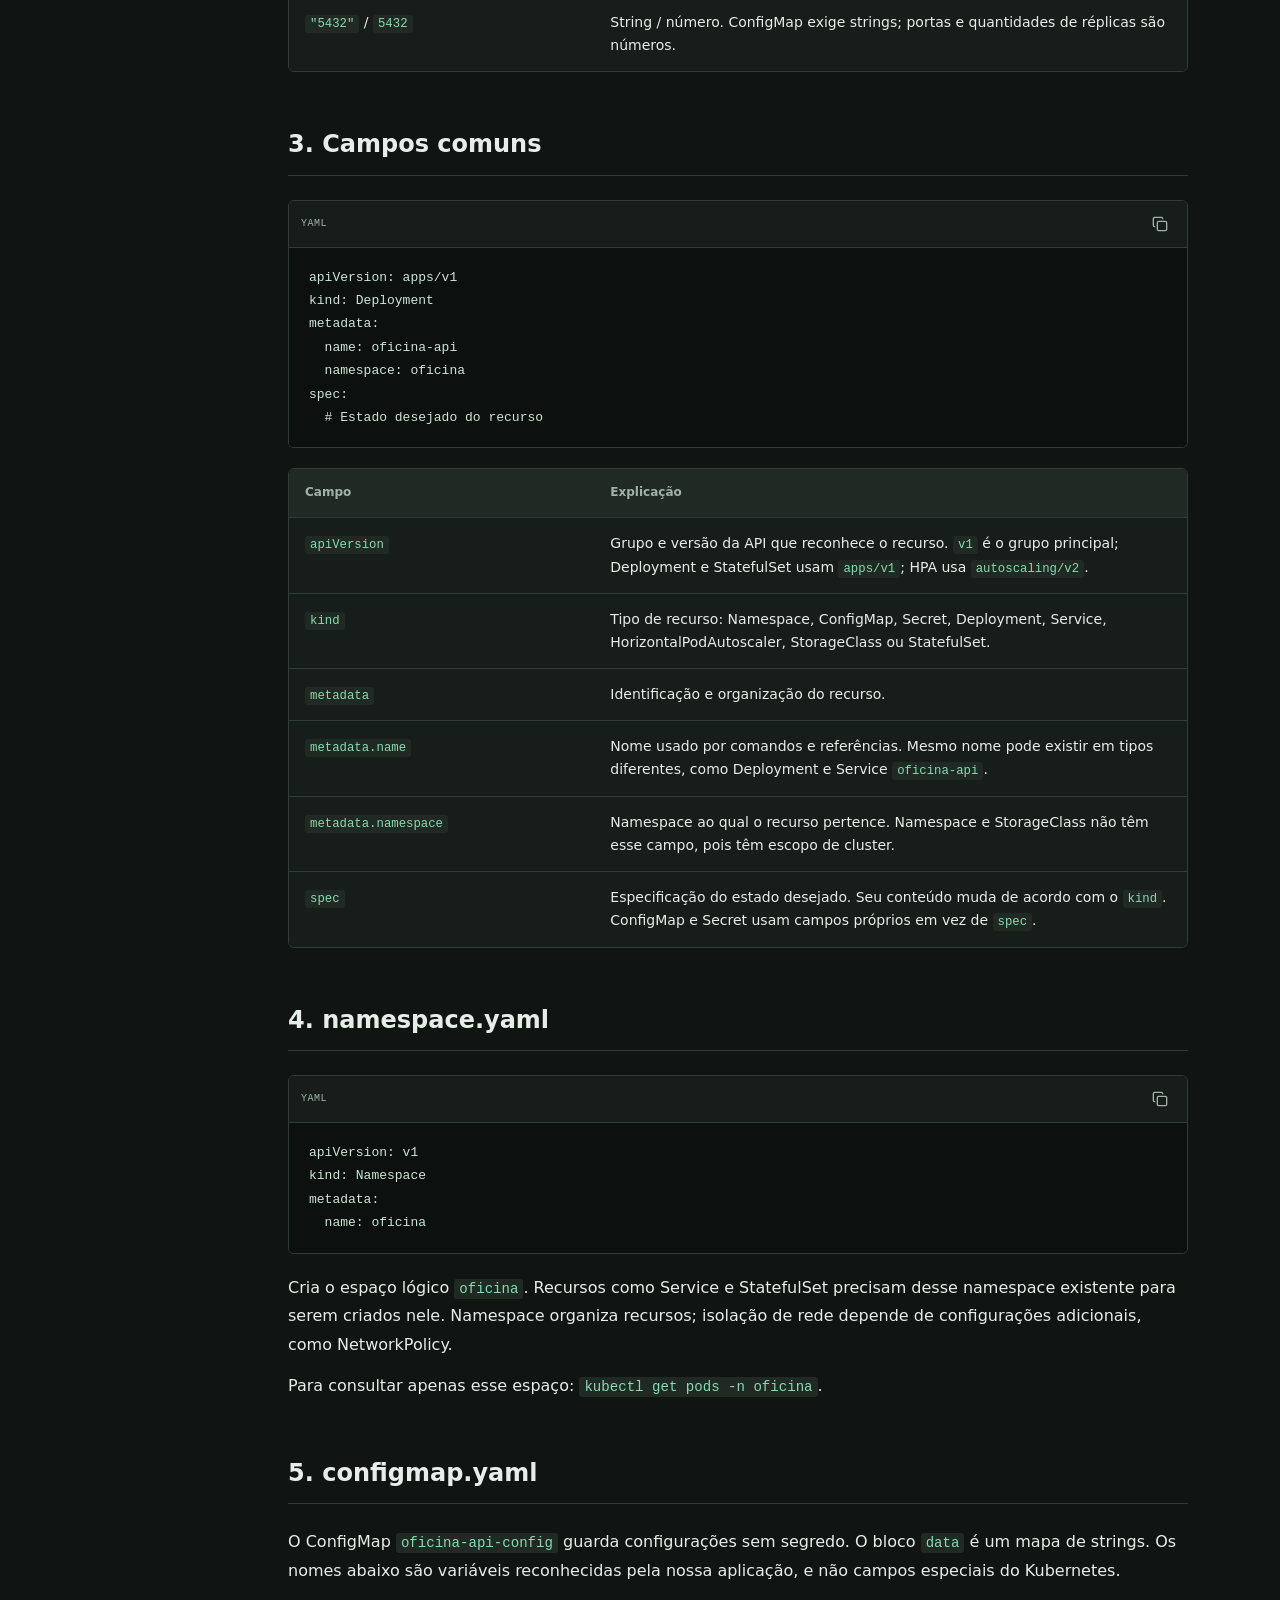
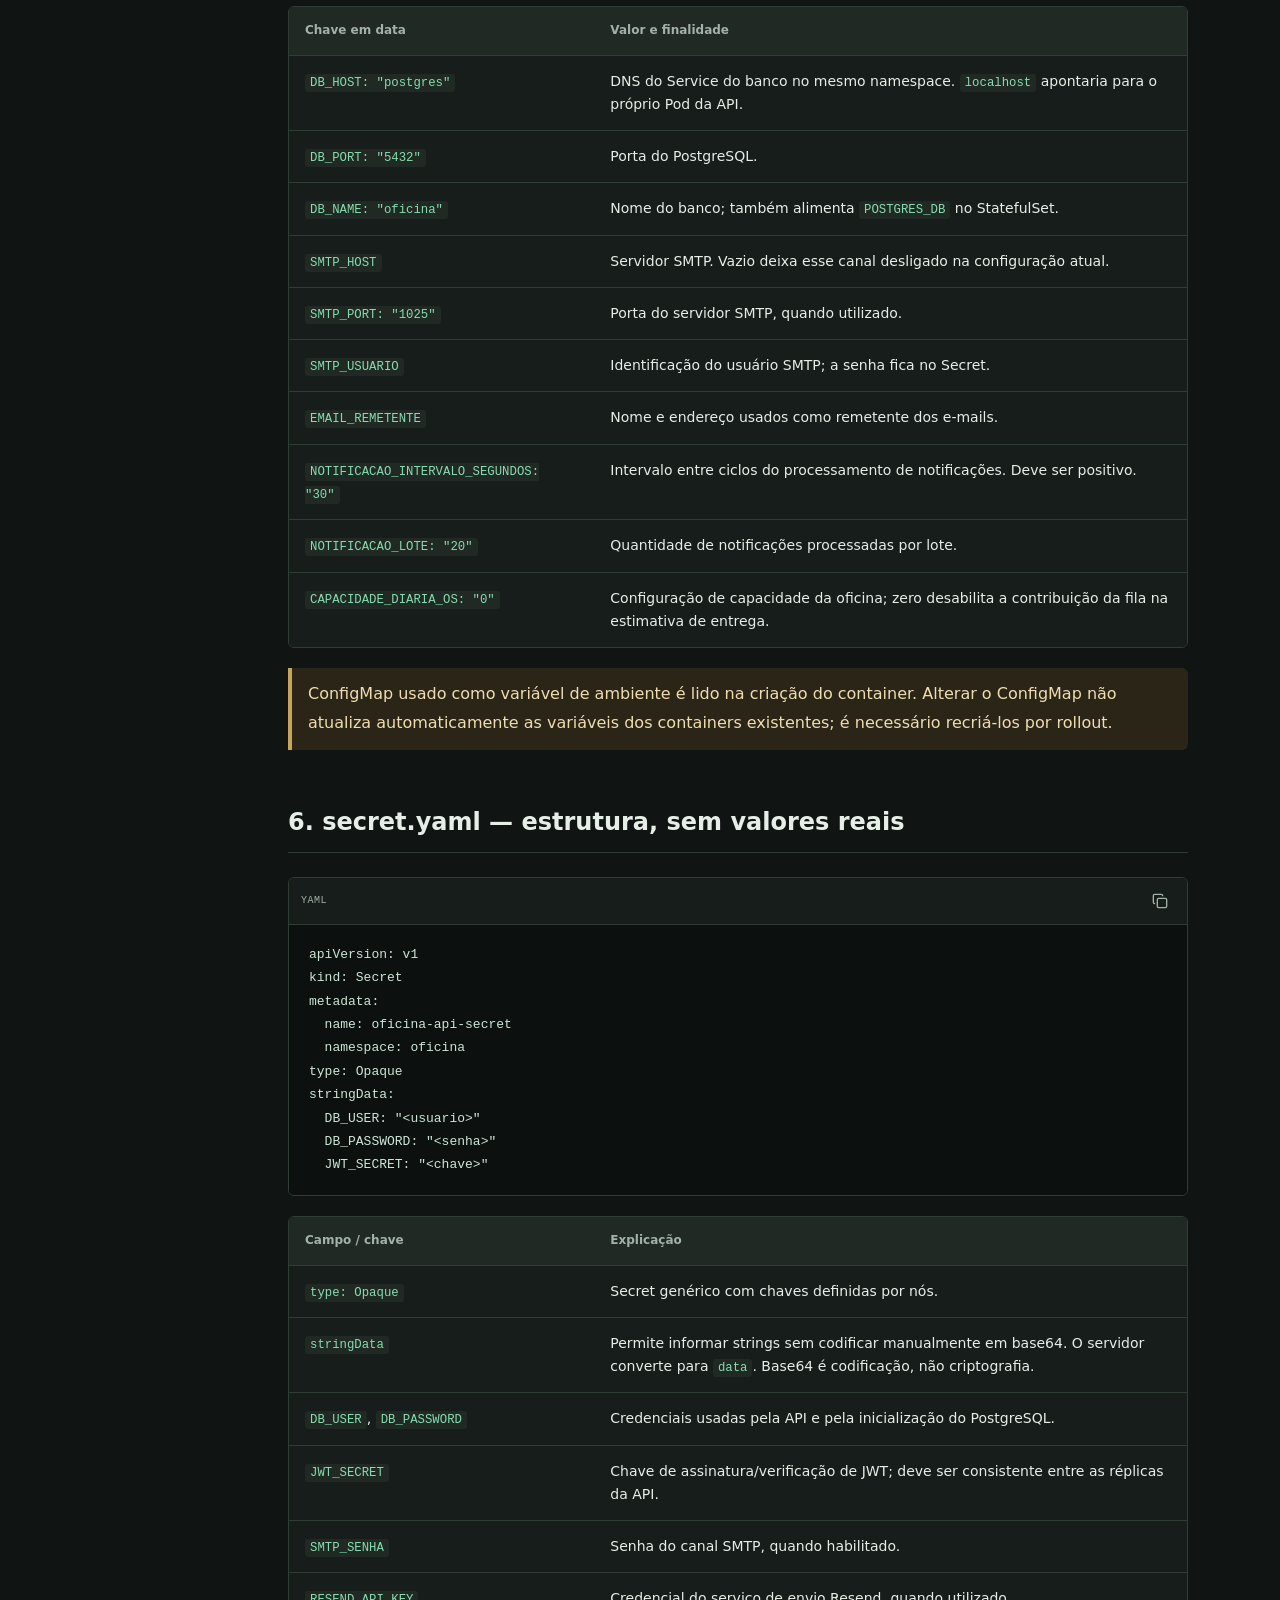
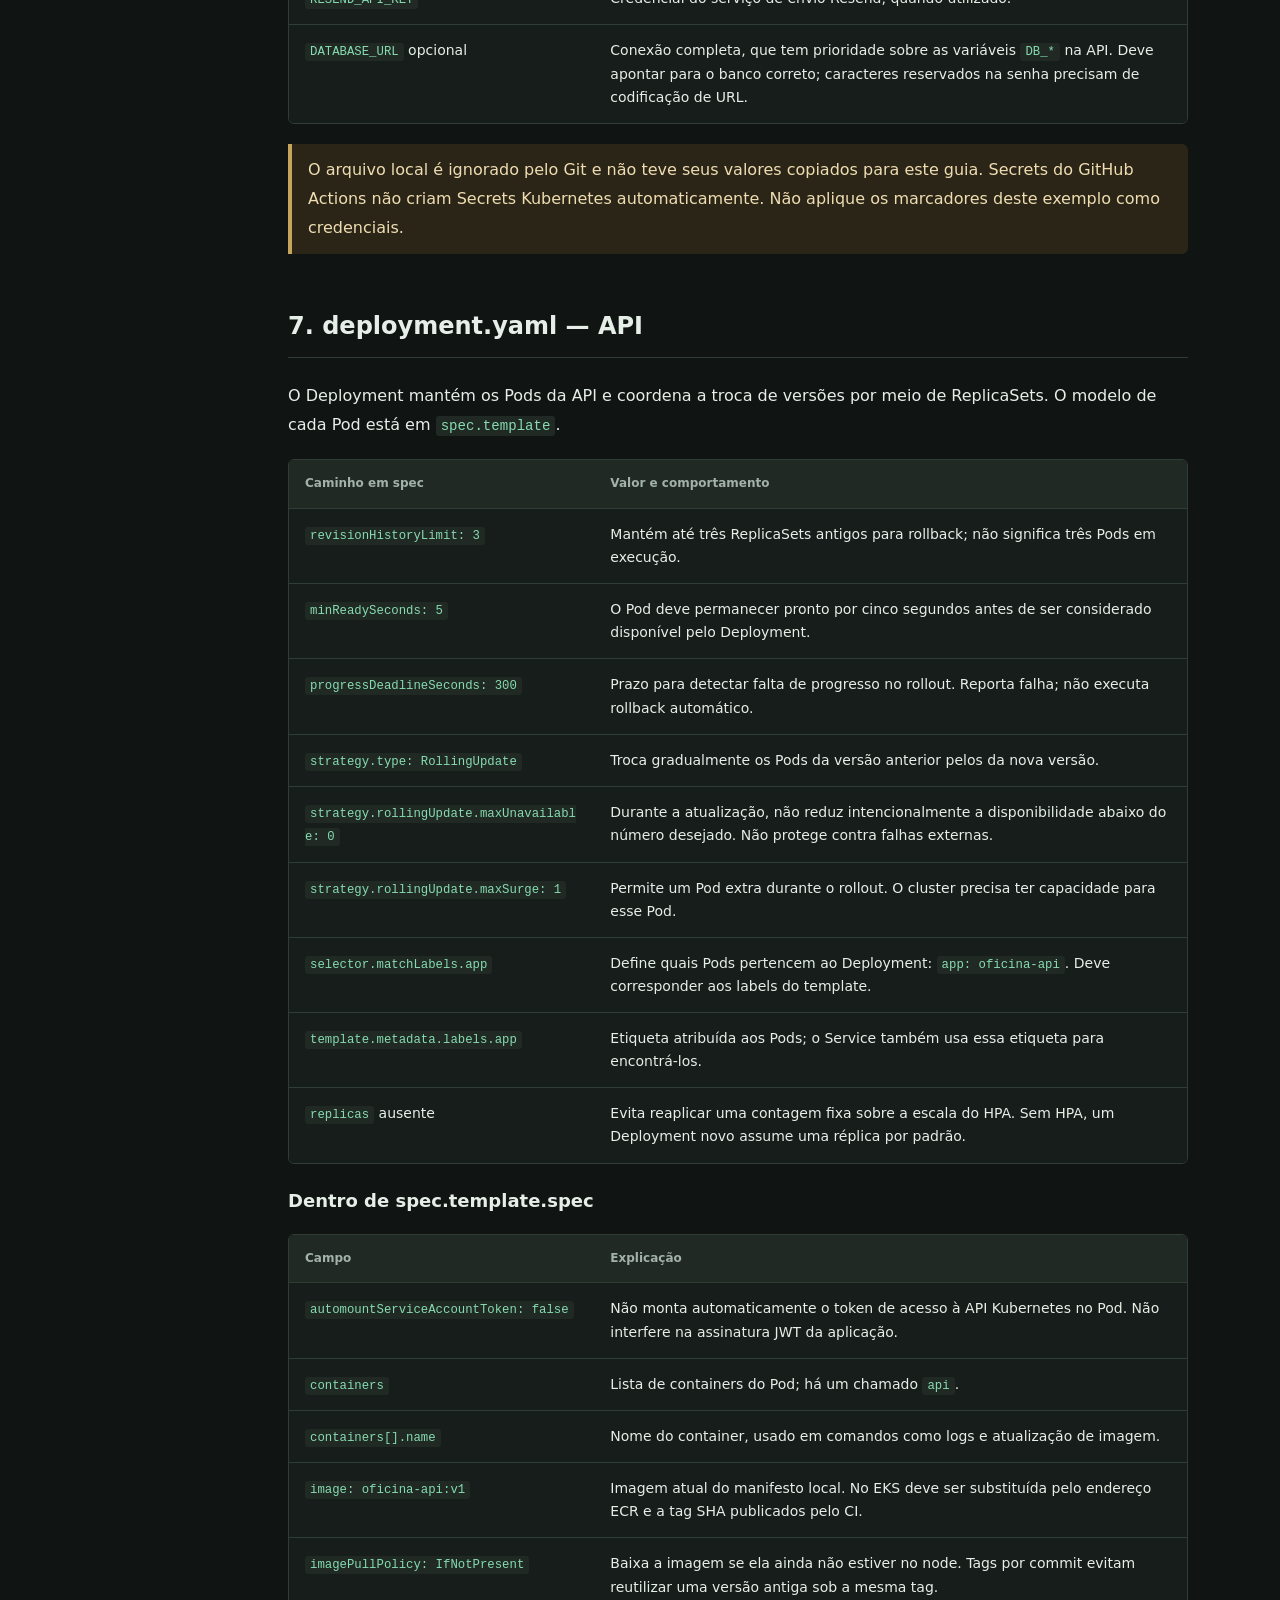
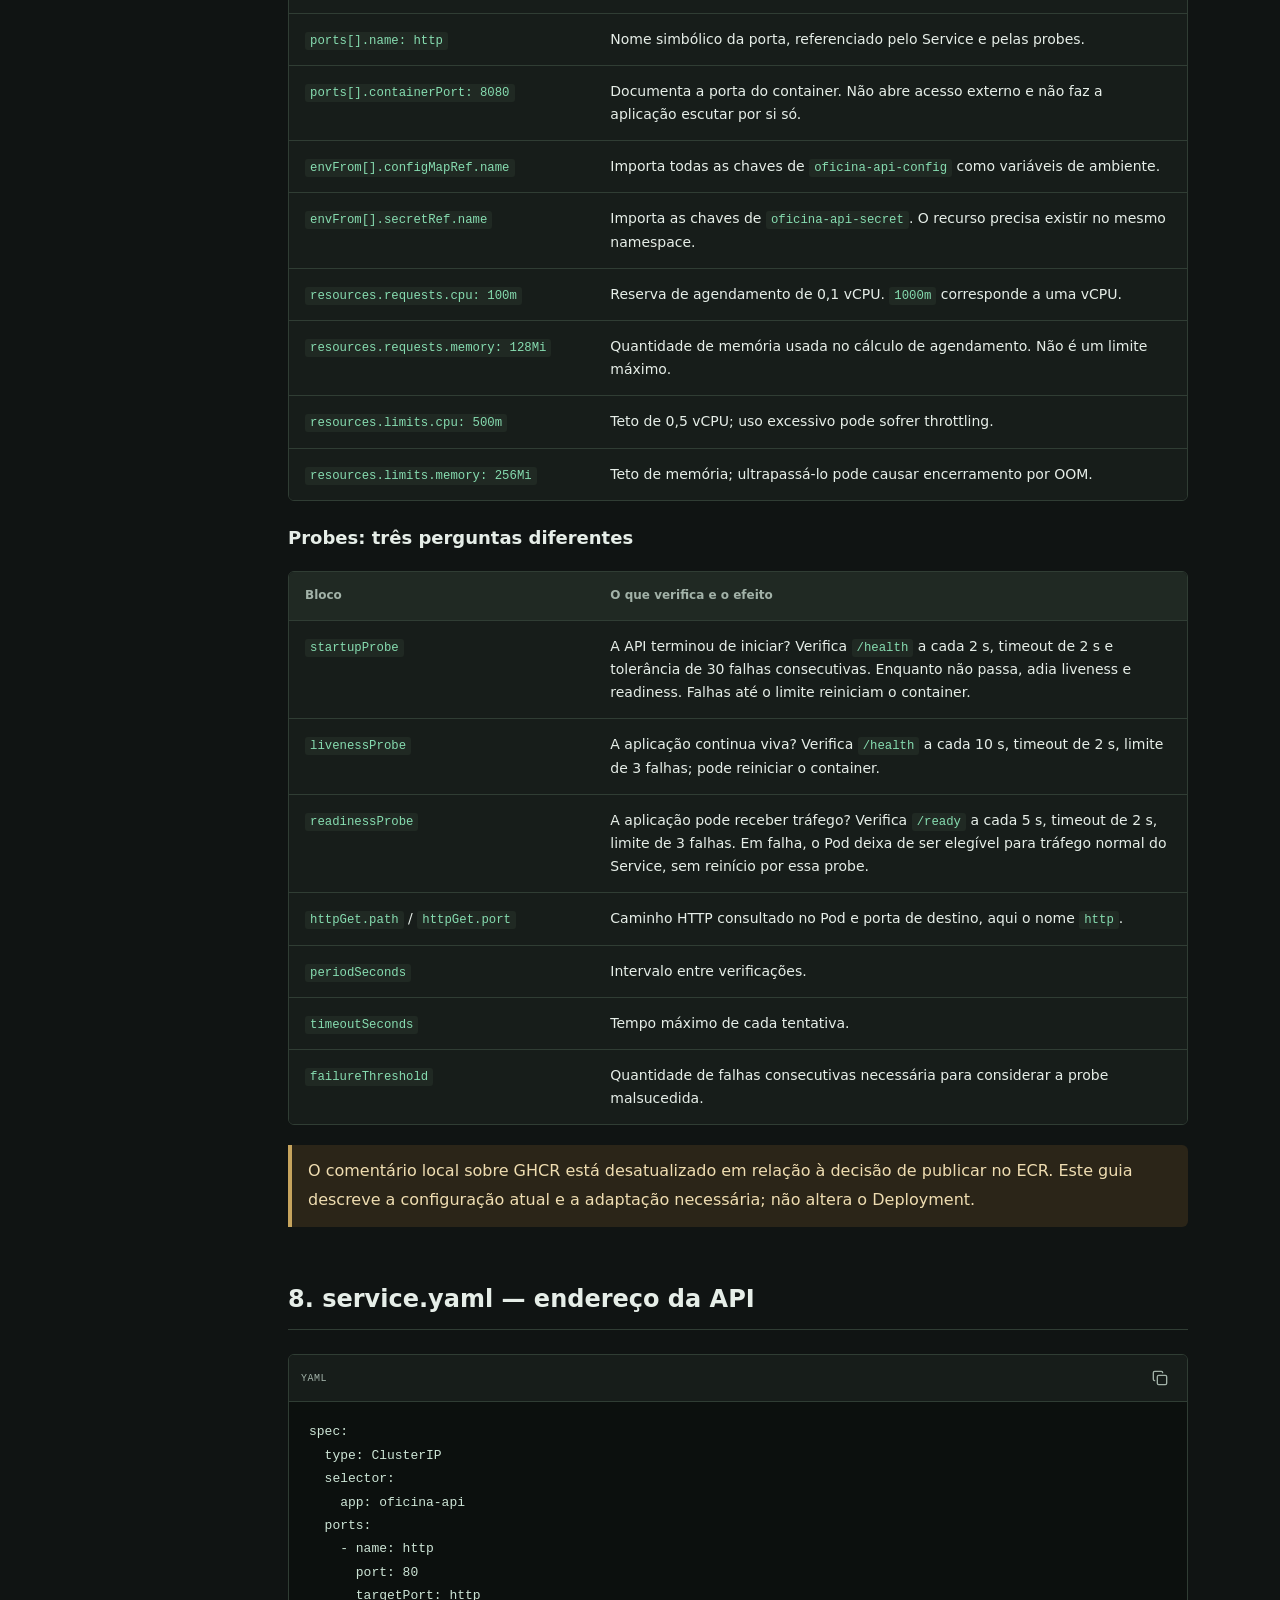
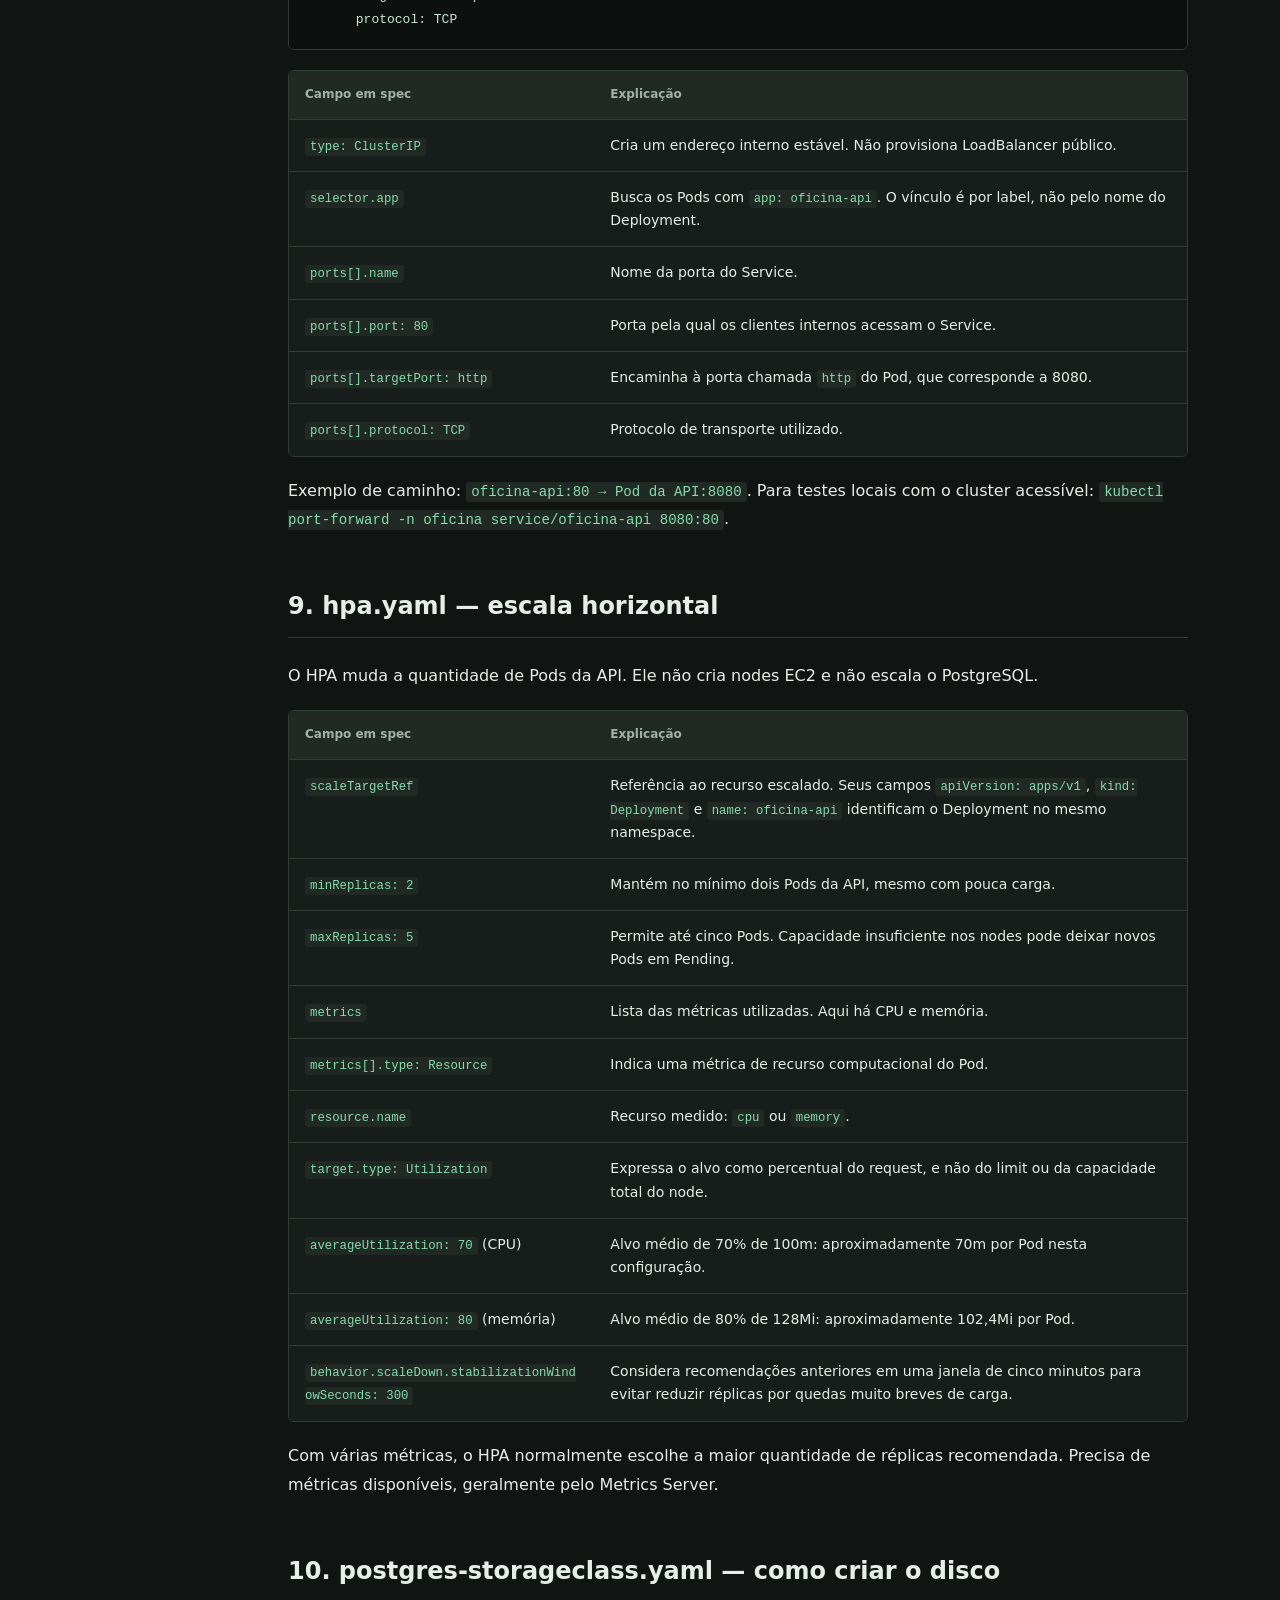
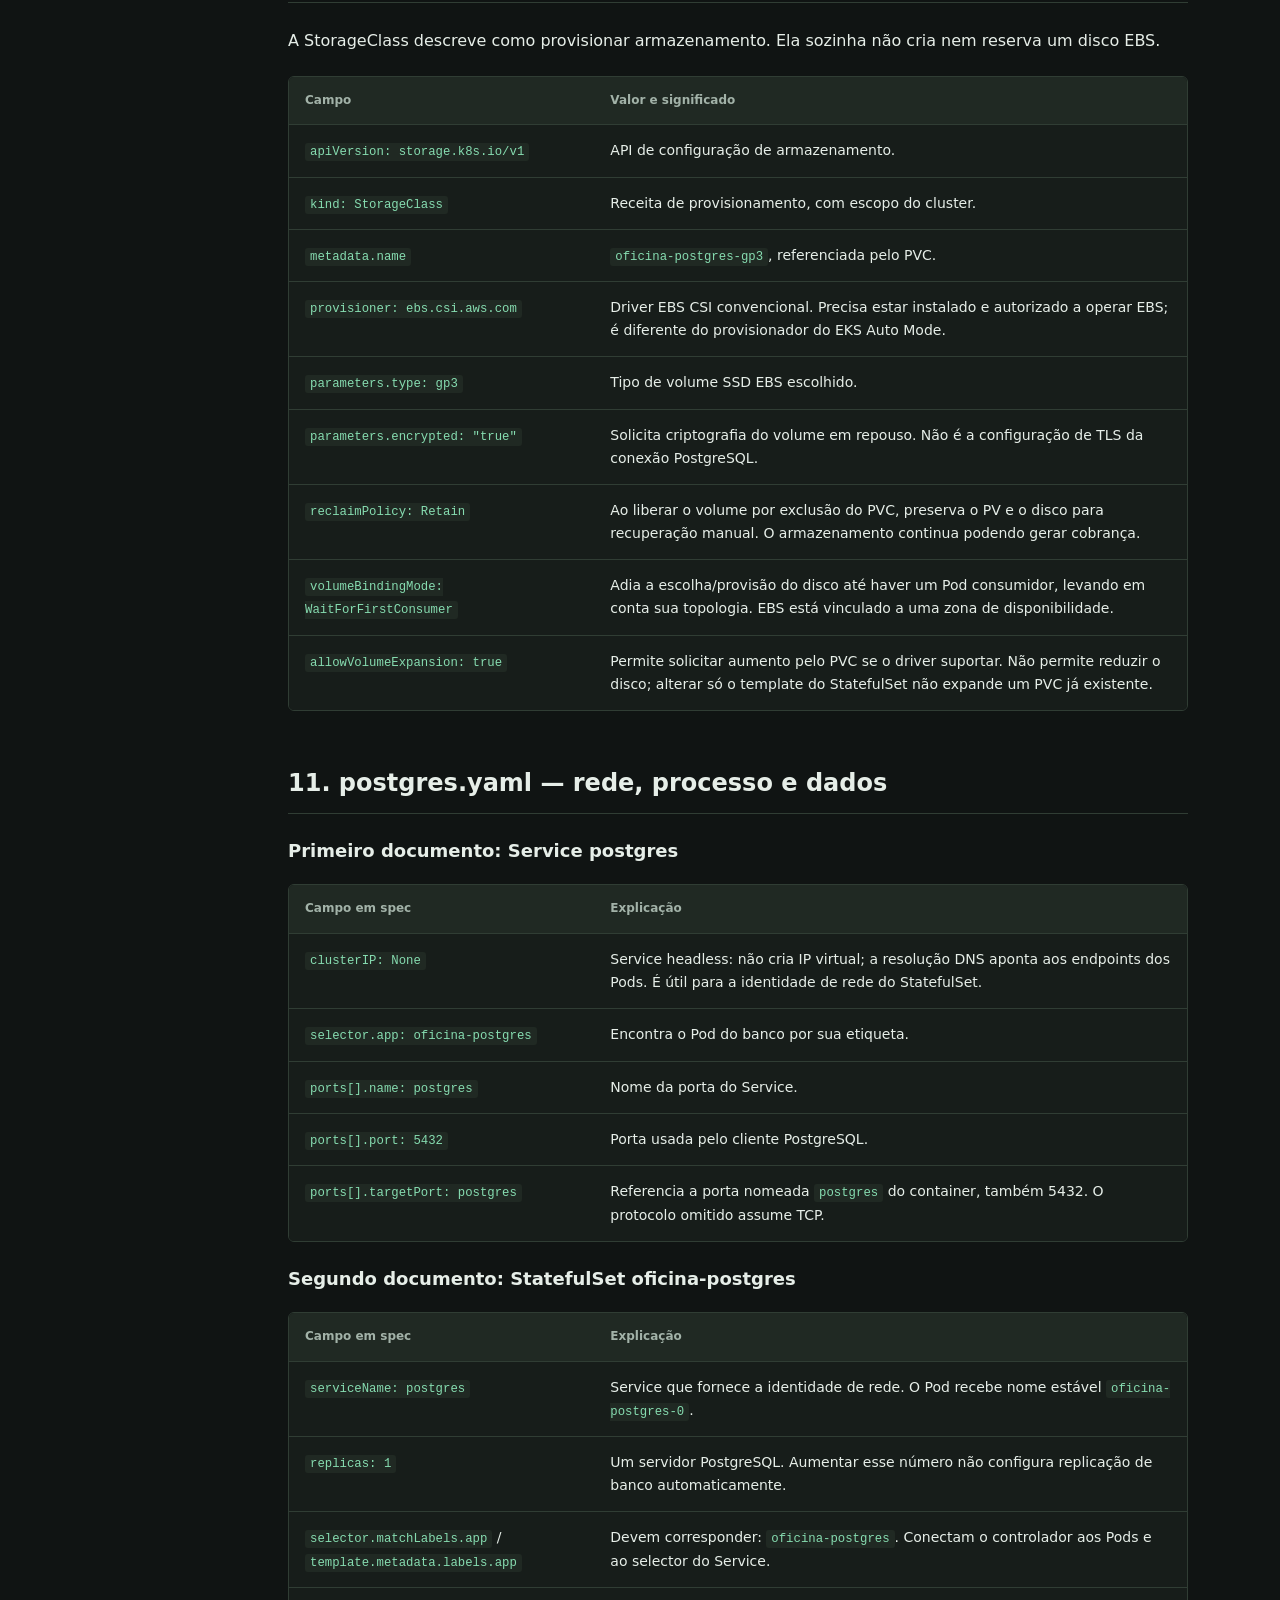
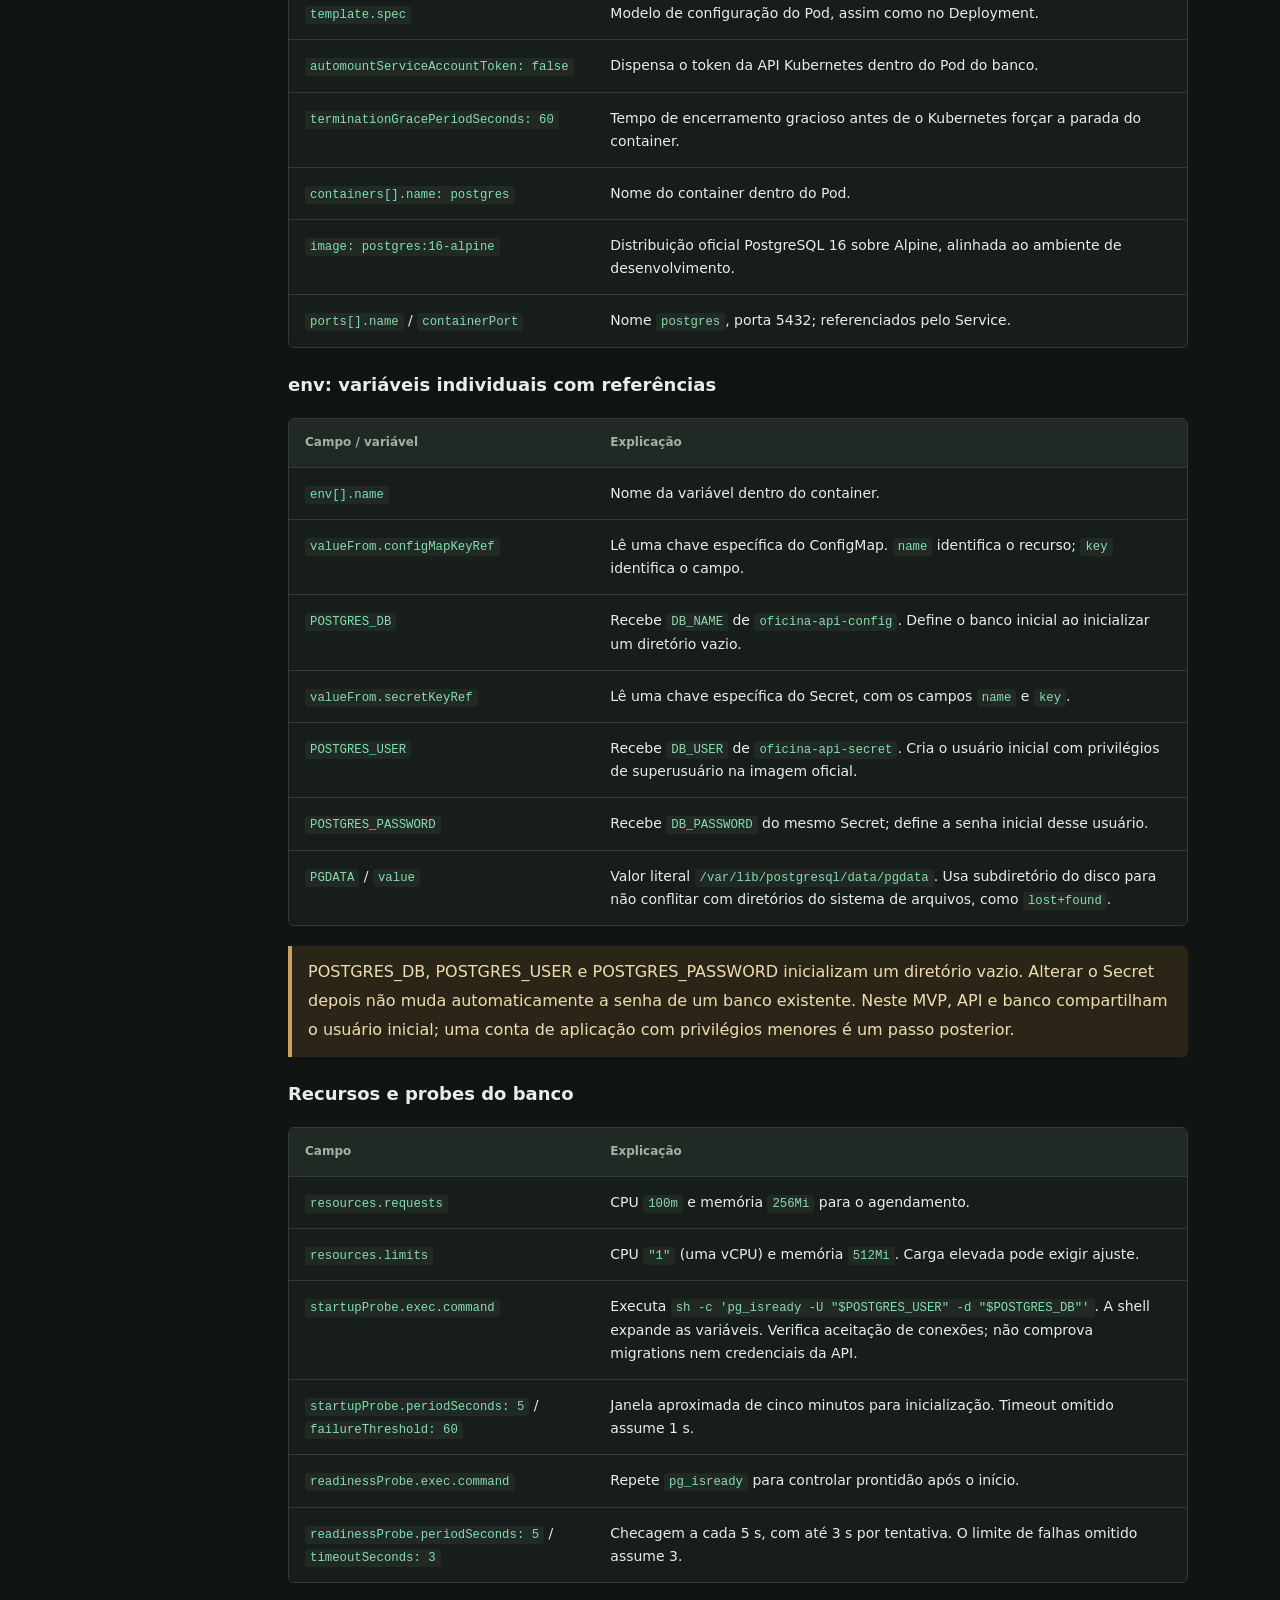
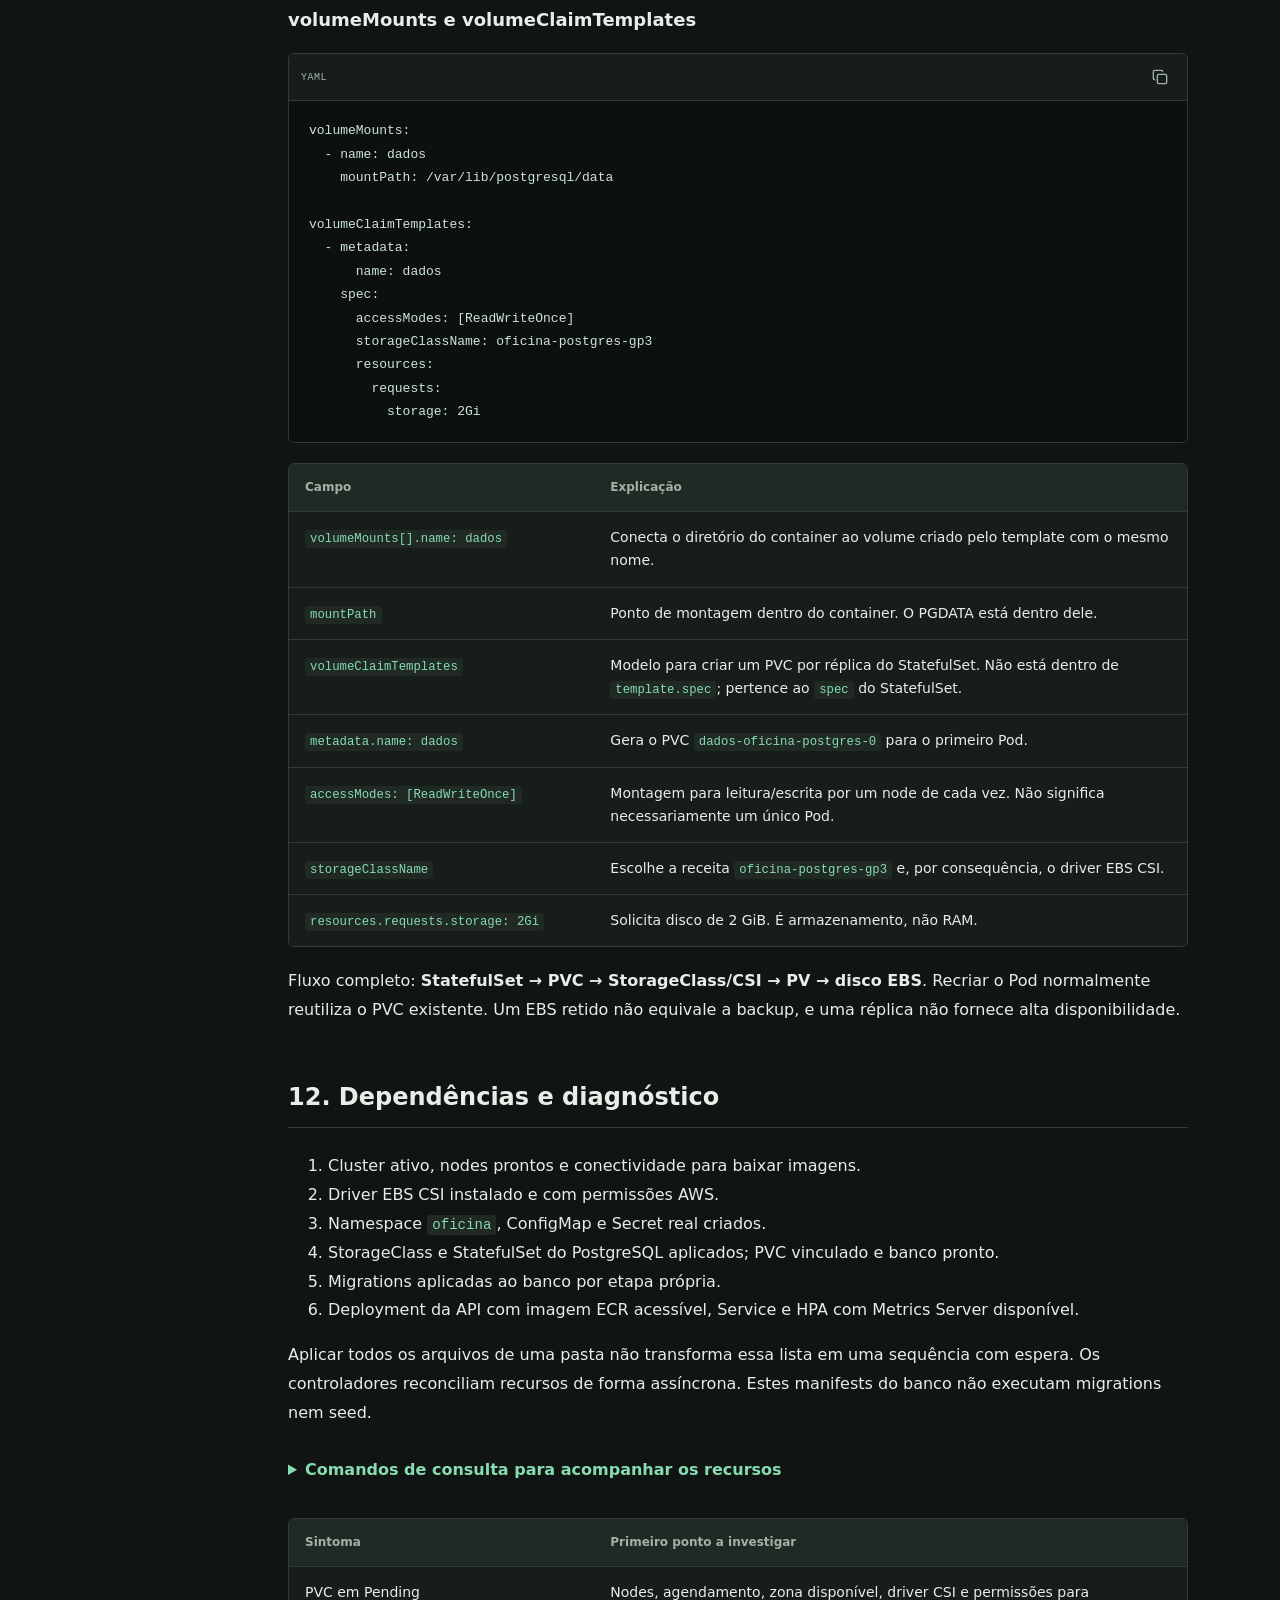
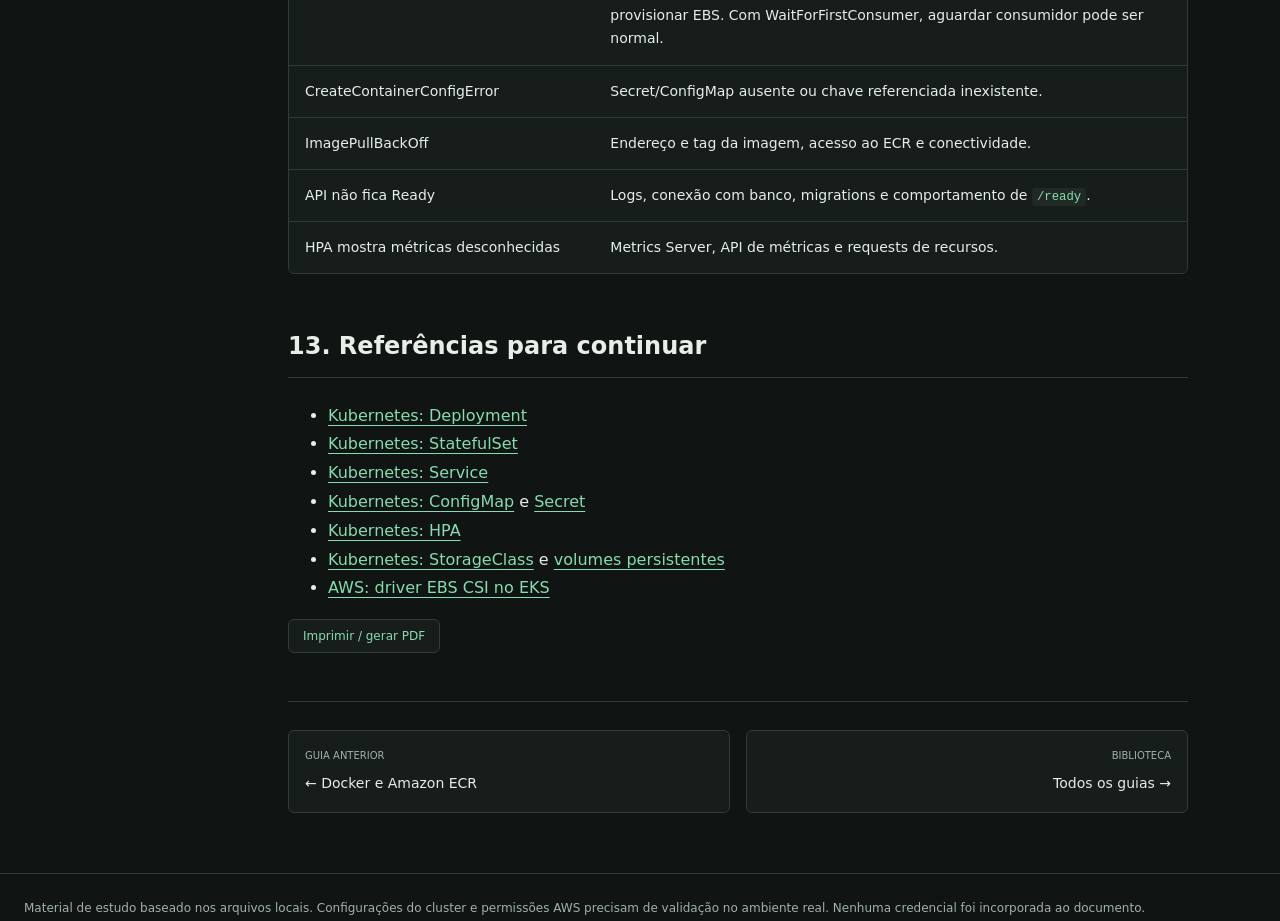
==== commit 9b48d8d7: "feat: unifica temas e experiencia de leitura dos tutoriais" ====
--- a/guia-kubernetes.html
+++ b/guia-kubernetes.html
@@ -1,12 +1,15 @@
 <!doctype html>
 <html lang="pt-BR">
 <head>
+<script src="assets/theme.js"></script>
 <meta charset="utf-8">
 <meta name="viewport" content="width=device-width,initial-scale=1">
 <title>Oficina | Guia dos manifests Kubernetes</title>
 <style>
 :root{font-family:system-ui,sans-serif;color:#202924;background:#f5f7f6;line-height:1.6}*{box-sizing:border-box}body{margin:0}header{background:#143b32;color:white;padding:36px max(24px,calc((100% - 1200px)/2))}h1{font-size:30px;line-height:1.2;margin:8px 0}header p{max-width:850px;color:#dcebe4}main{max-width:1250px;margin:auto;padding:24px;display:grid;grid-template-columns:225px minmax(0,1fr);gap:32px}nav{position:sticky;top:18px;align-self:start}nav a{display:block;padding:5px 10px;color:#175846;text-decoration:none;border-left:2px solid #cbd8d1;font-size:14px}nav a:hover,nav a:focus{background:#e0ece5;border-color:#175846}article{min-width:0}section{margin-bottom:40px;scroll-margin-top:20px}h2{font-size:23px;border-bottom:2px solid #cddbd3;padding-bottom:9px;margin-top:0}h3{font-size:17px;margin:22px 0 8px}p{margin:10px 0}code{font-family:ui-monospace,Consolas,monospace;font-size:.89em;overflow-wrap:anywhere}pre{background:#142c26;color:#e4f0e9;padding:18px;overflow:auto;border-radius:6px;line-height:1.55}pre code{overflow-wrap:normal}table{width:100%;border-collapse:collapse;background:white;font-size:14px}th,td{text-align:left;vertical-align:top;padding:11px;border-bottom:1px solid #dce3df}th{background:#e5eee8}td:first-child{width:34%}.table-wrap{overflow:auto}.note{border-left:4px solid #b76b16;background:#fff1d9;padding:12px 16px;margin:16px 0}.flow{display:flex;align-items:stretch;gap:8px;flex-wrap:wrap;margin:18px 0}.flow span{border:1px solid #acbfb2;background:#fff;padding:10px 14px;border-radius:4px}.flow b{align-self:center;color:#477560}.muted{font-size:13px;color:#526459}a{color:#126548}button{padding:8px 14px;background:#175846;color:white;border:0;border-radius:4px;cursor:pointer}footer{padding:24px;border-top:1px solid #cddbd3;color:#526459;font-size:13px}.legend{display:flex;gap:18px;flex-wrap:wrap}svg{width:100%;height:auto;background:#fff;border:1px solid #d4e0d8}svg text{font-family:system-ui,sans-serif;font-size:15px;fill:#183e31}details{margin:14px 0}summary{cursor:pointer;color:#175846;font-weight:600}@media(max-width:760px){main{display:block;padding:16px}nav{position:static;margin-bottom:25px;display:flex;flex-wrap:wrap;gap:5px}nav a{border:1px solid #cbd8d1;border-radius:4px;padding:5px 8px}h1{font-size:25px}th,td{padding:8px;font-size:13px}td:first-child{width:38%}header{padding:25px 18px}}@media print{nav,button{display:none}main{display:block;max-width:none}header{background:white;color:#143b32;padding:10px}header p{color:#333}section{break-inside:auto}tr{break-inside:avoid}pre{white-space:pre-wrap;background:#eee;color:#111}body{background:white}a{color:inherit}}
 </style>
+<link rel="stylesheet" href="assets/site.css">
+<script src="assets/site.js" defer></script>
 </head>
 <body>
 <header><div>KUBERNETES / OFICINA MECÂNICA</div><h1>Entendendo cada manifesto</h1><p>Guia de leitura dos arquivos de <code>k8s/</code>: campos, relações entre recursos e o que acontece quando o Kubernetes recebe essas definições.</p><small>Referência dos arquivos locais em 27/10/2026. Exemplos de Secret sem credenciais reais.</small></header>
--- a/assets/site.css
+++ b/assets/site.css
@@ -0,0 +1,14 @@
+:root{--paper:#101413;--surface:#171d1a;--surface-raised:#202923;--ink:#e6eee8;--muted:#a2b2a8;--line:#303d34;--green:#86dcb0;--accent:#86dcb0;--pink:#ef8cae;--code-bg:#0c100e;--code-ink:#cde5d6;--note-bg:#2b2518;--note-ink:#efddb1;--note-edge:#c6a45d;--wash-blue:#172b30;--wash-violet:#23283c;--font:system-ui,-apple-system,BlinkMacSystemFont,"Segoe UI",sans-serif;color-scheme:dark}
+:root[data-theme=light]{--paper:#f6f8f5;--surface:#fff;--surface-raised:#edf2ed;--ink:#202a27;--muted:#56665d;--line:#d6e0d7;--green:#1c6247;--accent:#1c6247;--pink:#aa2452;--code-bg:#18251e;--code-ink:#e0f0e5;--note-bg:#fff3d9;--note-ink:#654b16;--note-edge:#a87920;--wash-blue:#edf4f7;--wash-violet:#edf1fb;color-scheme:light}
+*{box-sizing:border-box}html{scroll-padding-top:105px}body{background:var(--paper);color:var(--ink);font-family:var(--font);font-size:16px;line-height:1.8;letter-spacing:0}a{color:var(--green);text-underline-offset:4px}a:hover{text-decoration-color:var(--pink)}a:focus-visible,button:focus-visible,summary:focus-visible{outline:3px solid var(--pink);outline-offset:4px}h1,h2,h3{color:var(--ink);letter-spacing:0}p,li,td{overflow-wrap:anywhere}h2{font-size:24px;line-height:1.35}h3{font-size:18px;line-height:1.45}code{font-family:ui-monospace,Consolas,monospace;font-size:.88em;overflow-wrap:anywhere}button{font-family:inherit;letter-spacing:0}.small,.muted{color:var(--muted)}.note{background:var(--note-bg);color:var(--note-ink);border-color:var(--note-edge);border-radius:0 6px 6px 0}.note strong{color:inherit}
+.sitebar{position:sticky;top:0;z-index:30;background:var(--surface);border-bottom:1px solid var(--line)}.sitebar-inner{max-width:1280px;padding:0 28px;min-height:72px;margin:auto;display:flex;align-items:center;justify-content:space-between;gap:20px}.site-home{display:flex;align-items:center;gap:12px;text-decoration:none;color:var(--ink);flex-shrink:0}.site-mark{display:grid;place-items:center;width:36px;height:36px;background:var(--green);color:var(--paper);border-radius:6px;font:700 18px ui-monospace,monospace}.site-name{font-size:14px;font-weight:650;line-height:1.4}.site-name small{display:block;color:var(--muted);font-size:10px;font-weight:500;letter-spacing:1.4px}.site-actions{display:flex;align-items:center;gap:8px}.site-link{font-size:12px;text-decoration:none;color:var(--muted);padding:7px 10px}.site-link:hover{color:var(--green)}.icon-button{display:inline-grid;place-items:center;width:36px;height:36px;min-width:36px;padding:0;background:transparent;color:var(--muted);border:1px solid var(--line);border-radius:6px;cursor:pointer}.icon-button:hover{background:var(--surface-raised);color:var(--green)}.ui-icon{display:inline-block;width:18px;height:18px;background:currentColor;mask:var(--icon) center/contain no-repeat;-webkit-mask:var(--icon) center/contain no-repeat}.theme-button .ui-icon{--icon:url('sun.svg')}[data-theme=light] .theme-button .ui-icon{--icon:url('moon.svg')}.progress-track{height:2px;background:transparent;position:absolute;bottom:-2px;left:0;right:0}.progress-fill{height:100%;width:0;background:var(--green)}.screen-reader{position:absolute;width:1px;height:1px;padding:0;margin:-1px;overflow:hidden;clip:rect(0,0,0,0);white-space:nowrap;border:0}
+.topbar{display:none}.skip{z-index:50;color:var(--ink);background:var(--surface)}.intro{padding-top:48px}.eyebrow,.category{color:var(--green)}.project{border-color:var(--line)}.intro p.description,.project p,.project small,.section-heading span{color:var(--muted)}.guide{background:var(--surface);border-color:var(--line)}.guide h3 a{color:var(--ink)}.guide:hover{border-color:var(--green)}.docker{background:var(--wash-blue)}.kubernetes{background:var(--wash-violet)}.visual{border-color:var(--line)}.visual .index,.visual-caption{color:var(--muted)}.terminal{color:var(--ink)}.terminal .prompt{color:var(--green)}.nodes{color:var(--ink)}.node{background:var(--surface);border-color:var(--line)}.guide p.summary{color:var(--muted)}.tags span{background:var(--surface-raised);color:var(--muted)}.card-footer{border-color:var(--line);color:var(--green)}.card-footer small{color:var(--muted)}.route,.section-heading{border-color:var(--line)}.route ol,.footer{color:var(--muted)}.footer a{color:var(--muted)}.route b{color:var(--green)}
+html:not([data-page=library]) body>header:not(.sitebar){background:var(--paper);color:var(--ink);padding:44px max(28px,calc((100% - 1200px)/2)) 32px;border-bottom:1px solid var(--line)}html:not([data-page=library]) body>header:not(.sitebar) h1{font-size:38px;line-height:1.2;max-width:900px;margin:10px 0 16px;letter-spacing:0}html:not([data-page=library]) body>header:not(.sitebar) p{font-size:16px;line-height:1.8;color:var(--muted);max-width:800px}html:not([data-page=library]) body>header:not(.sitebar) small{color:var(--muted)}html:not([data-page=library]) body>header:not(.sitebar) .eyebrow{font-size:11px;letter-spacing:1px;color:var(--green)}
+html:not([data-page=library]) main{max-width:1280px;width:100%;padding:32px 28px 60px;margin:auto;display:grid;grid-template-columns:220px minmax(0,1fr);gap:40px;align-items:start}.reading-content{min-width:0;max-width:900px}html[data-page=kubernetes] main>article{background:transparent;border:0;border-radius:0;padding:0;margin:0;min-width:0}.contents{position:sticky;top:96px;max-height:calc(100dvh - 120px);overflow:auto;scrollbar-width:thin;border:0;margin:0;padding:0}.contents>summary{font-size:12px;color:var(--muted);margin:0 0 12px;text-transform:uppercase;letter-spacing:1px;list-style:none;pointer-events:none}.contents>summary::-webkit-details-marker{display:none}.contents nav{position:static;max-height:none;display:block;border:0;padding:0;margin:0}.contents nav a{display:block;border:0;border-left:2px solid var(--line);border-radius:0;background:transparent;padding:8px 12px;color:var(--muted);font-size:12px;line-height:1.5;text-decoration:none}.contents nav a:hover{color:var(--green);background:var(--surface-raised)}.contents nav a[aria-current=location]{color:var(--green);border-color:var(--green);background:var(--surface-raised);font-weight:600}html:not([data-page=library]) section{scroll-margin-top:100px;padding-top:8px;margin-bottom:48px}html:not([data-page=library]) h2{padding:0 0 14px;border-bottom:1px solid var(--line);margin:0 0 24px}html:not([data-page=library]) h3{margin:24px 0 12px}html:not([data-page=library]) p{margin:12px 0}html[data-page=ecr] .reading-content>section>article{background:transparent;border:0;border-bottom:1px solid var(--line);border-radius:0;padding:8px 0 24px;margin:20px 0}.card{background:var(--surface);border:1px solid var(--line);border-radius:6px}.card h3{margin-top:0}.num,.success,summary{color:var(--green)}.flow span{background:var(--surface-raised);color:var(--ink);border-color:var(--line);border-radius:4px}.flow b{color:var(--green)}.flow{font-size:13px}
+.table-wrap{overflow:auto;max-width:100%;margin:20px 0;border:1px solid var(--line);border-radius:6px}table{width:100%;background:var(--surface);border-collapse:collapse;font-size:14px;line-height:1.65;margin:0}th,td{padding:14px 16px;border:0;border-bottom:1px solid var(--line);text-align:left;vertical-align:top;color:var(--ink)}tr:last-child td{border-bottom:0}th{background:var(--surface-raised);font-size:12px;font-weight:650;color:var(--muted)}td:first-child{width:34%}p code,li code,td code{background:var(--surface-raised);color:var(--green);padding:2px 5px;border-radius:3px;word-break:break-word}.code-block{max-width:100%;margin:20px 0;border:1px solid var(--line);border-radius:6px;overflow:hidden;background:var(--code-bg)}.code-toolbar{display:flex;justify-content:space-between;align-items:center;padding:8px 12px;border-bottom:1px solid var(--line);min-height:46px;background:var(--surface);color:var(--muted);font:10px ui-monospace,monospace;letter-spacing:.5px}.copy-button{width:30px;height:30px;min-width:30px;border:0}.copy-button .ui-icon{--icon:url('copy.svg');width:16px;height:16px}.copy-button[data-copied=true]{color:var(--green)}.copy-button[data-copied=true] .ui-icon{--icon:url('check.svg')}.code-block pre{margin:0;padding:18px 20px;background:var(--code-bg);color:var(--code-ink);border-radius:0;max-width:100%;overflow:auto;font:13px/1.8 ui-monospace,Consolas,monospace;white-space:pre;tab-size:2}.code-block pre code{font:inherit;color:inherit;background:transparent;overflow-wrap:normal}details:not(.contents){border-color:var(--line);padding:16px 0}summary{line-height:1.5}button[onclick]{background:var(--surface);border:1px solid var(--line);border-radius:6px;color:var(--green);font-size:12px;padding:9px 14px}html:not([data-page=library]) footer{border-color:var(--line);color:var(--muted);background:transparent;font-size:12px;line-height:1.7}html[data-page=kubernetes] body>footer{max-width:1280px;margin:auto}
+html[data-page=kubernetes] svg{background:var(--surface);border-color:var(--line)}html[data-page=kubernetes] svg rect{fill:var(--surface-raised);stroke:var(--muted)}html[data-page=kubernetes] svg text{fill:var(--ink)}html[data-page=kubernetes] svg path[stroke],html[data-page=kubernetes] svg g[stroke]{stroke:var(--green)}html[data-page=kubernetes] svg marker path{fill:var(--green)}.guide-navigation{display:grid;grid-template-columns:1fr 1fr;gap:16px;padding-top:28px;border-top:1px solid var(--line);margin-top:44px}.guide-navigation a{display:flex;flex-direction:column;align-items:flex-start;padding:16px;border:1px solid var(--line);border-radius:6px;background:var(--surface);text-decoration:none;color:var(--ink);font-size:14px}.guide-navigation a:hover{border-color:var(--green)}.guide-navigation small{font-size:10px;color:var(--muted);margin-bottom:6px}.guide-navigation a:last-child{text-align:right;align-items:flex-end}.back-top{position:fixed;right:22px;bottom:22px;z-index:20;background:var(--surface);box-shadow:0 4px 20px #0002}.back-top .ui-icon{--icon:url('arrow-up.svg')}.back-top[hidden]{display:none}
+.sitebar{padding:0;margin:0}.guide-navigation{position:static;top:auto;max-height:none;overflow:visible}
+@media(max-width:900px){html:not([data-page=library]) main{grid-template-columns:190px minmax(0,1fr);gap:24px;padding-left:20px;padding-right:20px}.nodes .node{padding:8px}.sitebar-inner{padding:0 20px}}
+@media(max-width:760px){.sitebar-inner{min-height:64px;padding:0 18px;gap:10px}.site-home{gap:8px}.site-name{font-size:12px}.site-name small{font-size:9px;letter-spacing:.8px}.site-mark{width:30px;height:30px;font-size:15px}.site-link{font-size:11px;padding:5px}.site-actions{gap:4px}.icon-button{width:34px;height:34px;min-width:34px}.intro{padding-top:32px}.intro h1{font-size:32px}.section-heading{align-items:flex-start}.section-heading span{font-size:10px}.guide .body{padding:22px}.visual{height:155px}.guide-navigation{gap:10px}.guide-navigation a{font-size:12px;padding:12px}html:not([data-page=library]) body>header:not(.sitebar){padding:28px 18px 22px}html:not([data-page=library]) body>header:not(.sitebar) h1{font-size:29px;line-height:1.25}html:not([data-page=library]) body>header:not(.sitebar) p{font-size:14px}html:not([data-page=library]) main{display:block;padding:20px 18px 45px}.contents{position:static;max-height:none;border:1px solid var(--line);border-radius:6px;background:var(--surface);margin:0 0 28px;padding:0}.contents>summary{pointer-events:auto;cursor:pointer;padding:14px;margin:0;display:flex;justify-content:space-between;color:var(--ink);font-size:11px;letter-spacing:.5px}.contents>summary:after{content:"+";font-size:16px;color:var(--green)}.contents[open]>summary:after{content:"−"}.contents nav{padding:0 12px 12px;display:block;max-height:50dvh;overflow:auto}.contents nav a{padding:10px;font-size:13px}html:not([data-page=library]) section{margin-bottom:36px}html:not([data-page=library]) h2{font-size:21px;margin-bottom:18px}html:not([data-page=library]) h3{font-size:17px}table{font-size:12px;min-width:0}th,td{padding:11px 10px}td:first-child{width:38%}pre{font-size:12px}.code-block pre{padding:16px;font-size:12px}.code-toolbar{padding:6px 10px}.back-top{right:14px;bottom:14px}.flow{gap:6px;font-size:12px}.flow span{padding:8px}.footer{padding-bottom:70px}}
+@media(prefers-reduced-motion:reduce){html{scroll-behavior:auto}*{transition:none!important}}
+@media print{.sitebar,.contents,.code-toolbar,.back-top,.guide-navigation,.screen-reader{display:none!important}:root,:root[data-theme=dark]{--paper:white;--surface:white;--surface-raised:#f0f0f0;--ink:#111;--muted:#444;--line:#ccc;--green:#174b31;--code-bg:#f4f4f4;--code-ink:#111;--note-bg:#f7f3e9;--note-ink:#222;color-scheme:light}body{font-size:11pt}html:not([data-page=library]) main{display:block;padding:0}.reading-content{max-width:none}.code-block pre{white-space:pre-wrap;overflow-wrap:anywhere}html:not([data-page=library]) body>header:not(.sitebar){padding:0 0 15px}.table-wrap{overflow:visible}tr{break-inside:avoid}.guide{transform:none}.progress-track{display:none}}
